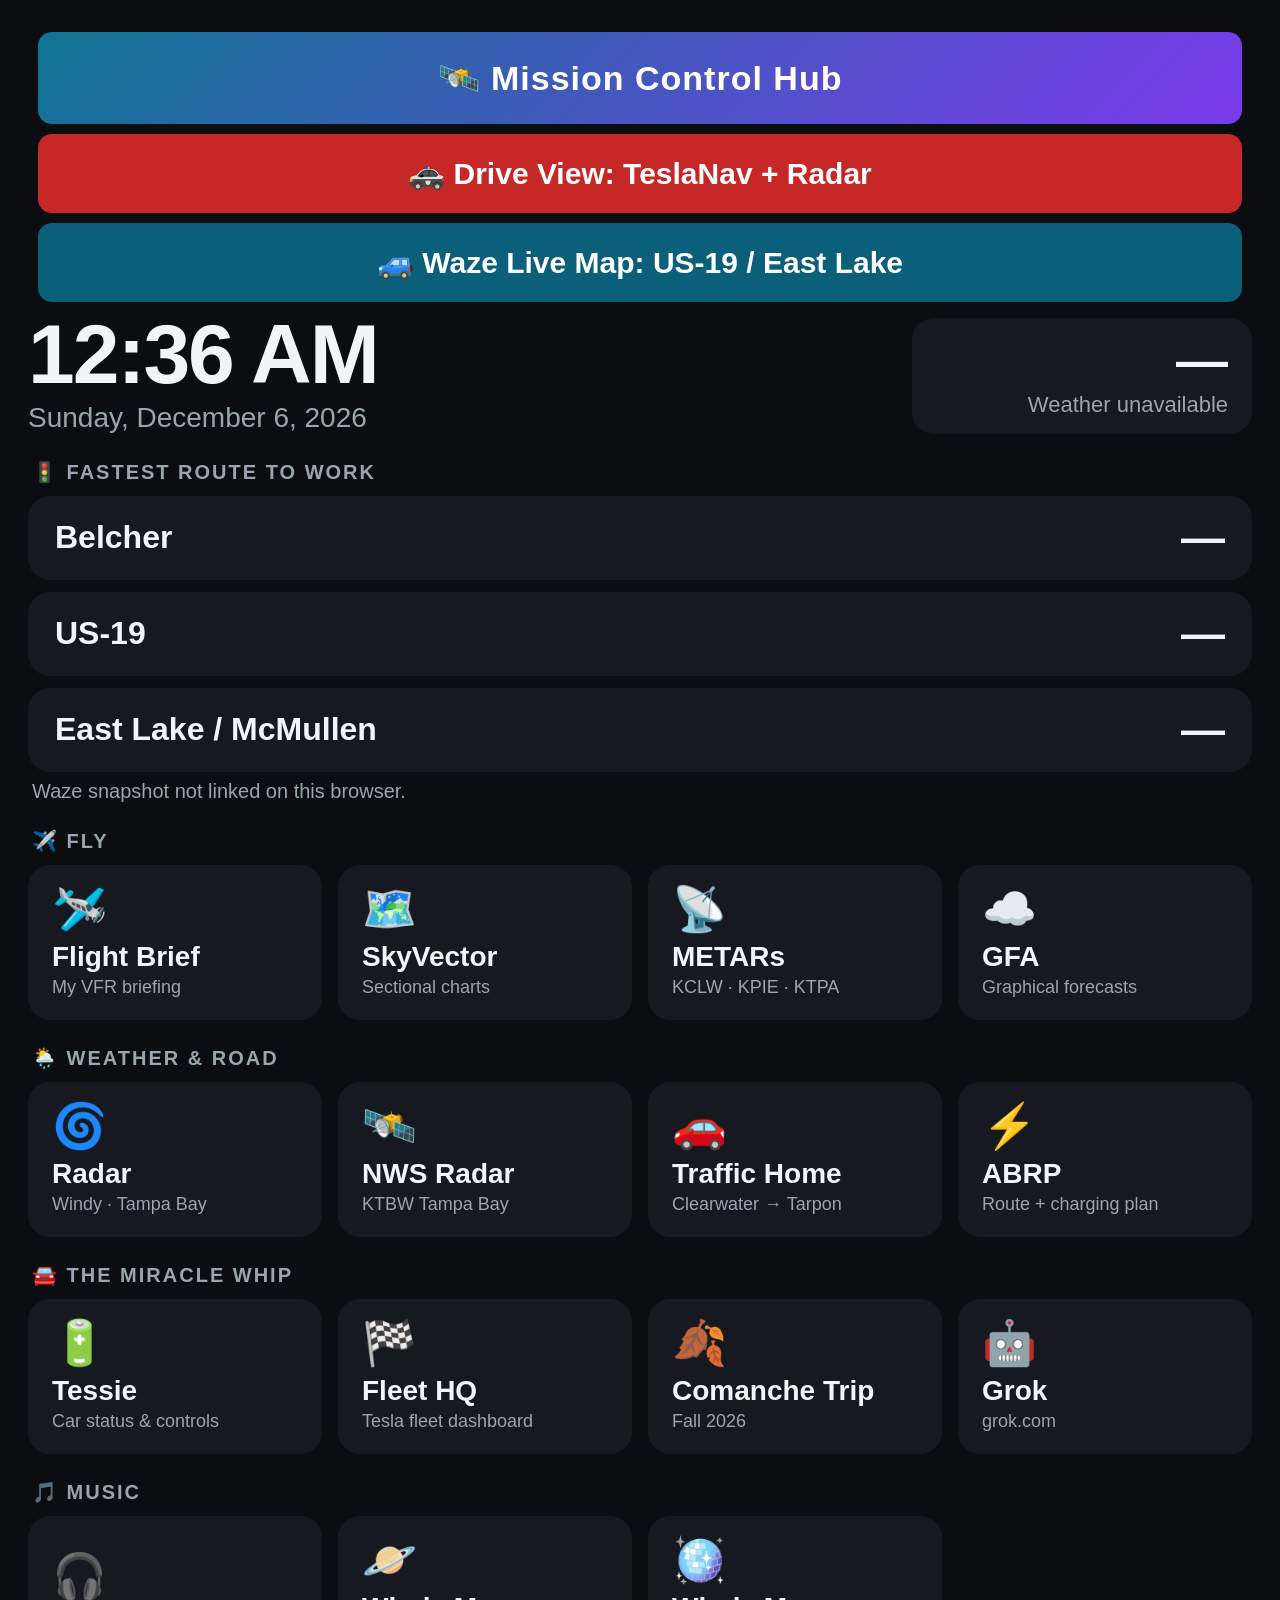
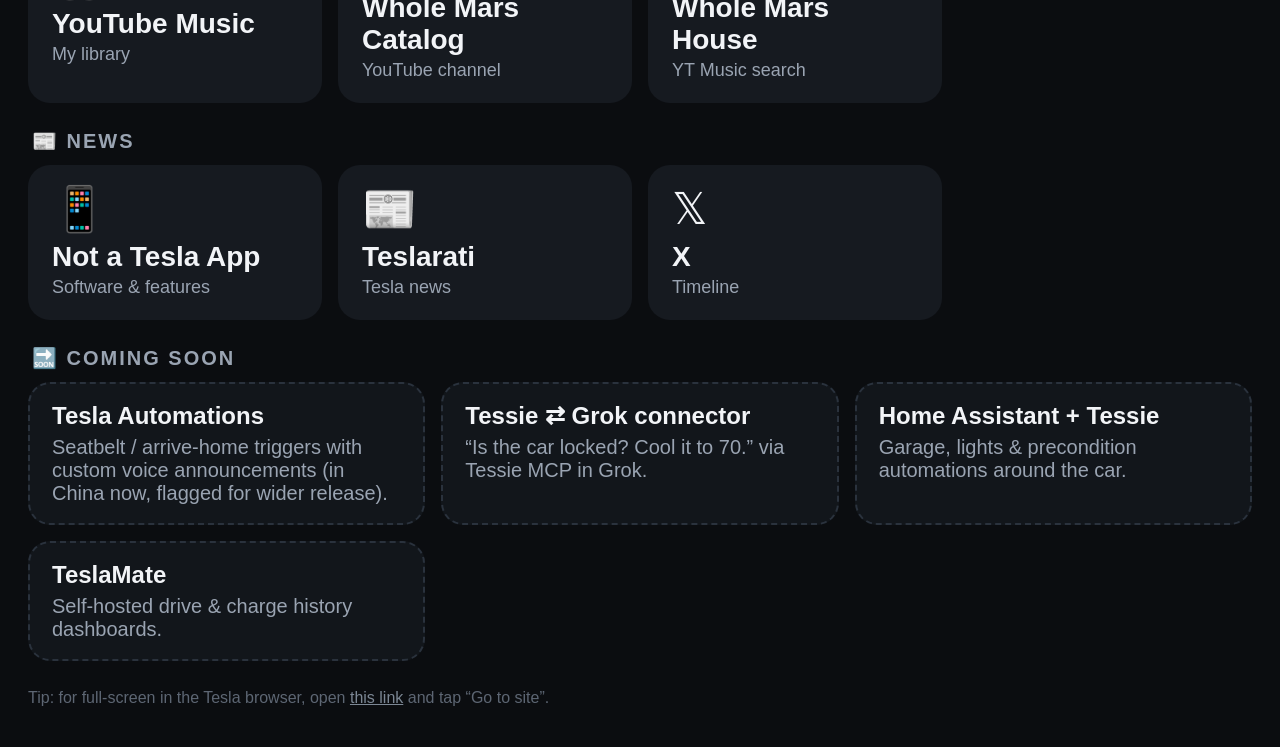
==== index.html @ 51434d94 "Waze: Cop Map (Leaflet) + Live Waze toggle, fastest-route rows on index, cop badges on hub route tab" ====
<!doctype html>
<html lang="en">
<head>
<meta charset="utf-8">
<meta name="viewport" content="width=device-width,initial-scale=1">
<title>Miracle Whip Dash</title>
<script src="waze_data.js"></script>
<meta name="robots" content="noindex">
<style>
:root{--bg:#0b0d10;--card:#161a20;--card2:#1d232b;--fg:#f2f4f7;--mut:#9aa4b2;--acc:#3ea6ff;--r:22px}
*{box-sizing:border-box}
html,body{margin:0;background:var(--bg);color:var(--fg);font-family:-apple-system,"Segoe UI",Roboto,Helvetica,Arial,sans-serif;-webkit-font-smoothing:antialiased}
body{padding:22px 28px 40px}
header{display:flex;align-items:flex-end;justify-content:space-between;gap:20px;flex-wrap:wrap;margin-bottom:20px}
#clock{font-size:84px;font-weight:700;line-height:1;letter-spacing:-2px;font-variant-numeric:tabular-nums}
#date{font-size:28px;color:var(--mut);margin-top:6px}
#wx{background:var(--card);border-radius:var(--r);padding:16px 24px;min-width:340px;text-align:right}
#wx .t{font-size:52px;font-weight:700;line-height:1}
#wx .c{font-size:22px;color:var(--mut);margin-top:6px}
h2{font-size:20px;text-transform:uppercase;letter-spacing:2px;color:var(--mut);margin:26px 4px 12px;font-weight:600}
.grid{display:grid;grid-template-columns:repeat(auto-fill,minmax(250px,1fr));gap:16px}
a.tile{display:flex;flex-direction:column;justify-content:center;min-height:140px;padding:20px 22px;background:var(--card);border-radius:var(--r);color:var(--fg);text-decoration:none;border:2px solid transparent;transition:background .1s}
a.tile:active,a.tile:hover{background:var(--card2);border-color:var(--acc)}
.tile .i{font-size:44px;line-height:1}
.tile .n{font-size:28px;font-weight:700;margin-top:10px}
.tile .s{font-size:18px;color:var(--mut);margin-top:4px}
.soon{display:grid;grid-template-columns:repeat(auto-fill,minmax(320px,1fr));gap:16px}
.soon div{background:#12161b;border:2px dashed #2a323d;border-radius:var(--r);padding:18px 22px;font-size:20px;color:var(--mut)}
.soon b{color:var(--fg);display:block;font-size:24px;margin-bottom:6px}
#rp{display:grid;gap:12px}
#rp a.rt{display:grid;grid-template-columns:1fr auto auto;align-items:center;gap:18px;min-height:84px;padding:12px 24px;background:var(--card);border:3px solid transparent;border-radius:var(--r);color:var(--fg);text-decoration:none}
#rp a.rt:active,#rp a.rt:hover{background:var(--card2);border-color:var(--acc)}
#rp a.rt.best{border-color:#43a047;background:#132418}
#rp .nm{font-size:32px;font-weight:700}
#rp .nm small{display:block;font-size:18px;color:var(--mut);font-weight:500;margin-top:2px}
#rp .cop{font-size:30px;font-weight:800;background:#1e3a8a;border:2px solid #60a5fa;border-radius:999px;padding:4px 16px;white-space:nowrap}
#rp .cop.none{visibility:hidden}
#rp .mn{font-size:44px;font-weight:800;font-variant-numeric:tabular-nums;min-width:150px;text-align:right}
#rp .mn small{font-size:22px;color:var(--mut);font-weight:600}
#rp.stale a.rt{opacity:.5;filter:grayscale(1)}
#rp.stale a.rt.best{border-color:transparent;background:var(--card)}
#rpnote{font-size:20px;color:var(--mut);margin:8px 4px 0}
#rpnote b{color:#ffcc80}
footer{margin-top:28px;color:#5d6673;font-size:16px}
footer a{color:#7c8794}
</style>
</head>
<body>
<a href="hub.html" style="display:block;margin:10px;padding:26px;background:linear-gradient(135deg,#0e7490,#7c3aed);color:#fff;font-size:34px;font-weight:800;text-align:center;border-radius:14px;text-decoration:none;letter-spacing:1px">🛰️ Mission Control Hub</a>
<a href="drive.html" style="display:block;margin:10px;padding:22px;background:#c62828;color:#fff;font-size:30px;font-weight:700;text-align:center;border-radius:14px;text-decoration:none">🚓 Drive View: TeslaNav + Radar</a>
<a href="waze.html" style="display:block;margin:10px;padding:22px;background:#0b5f7a;color:#fff;font-size:30px;font-weight:700;text-align:center;border-radius:14px;text-decoration:none">🚙 Waze Live Map: US-19 / East Lake</a>
<header>
  <div><div id="clock">--:--</div><div id="date"></div></div>
  <div id="wx"><div class="t">--°</div><div class="c">Tarpon Springs weather loading…</div></div>
</header>

<h2>🚦 Fastest route to work <span id="rpasof" style="text-transform:none;letter-spacing:0"></span></h2>
<div id="rp"></div>
<div id="rpnote"></div>

<h2>✈️ Fly</h2>
<div class="grid">
  <a class="tile" href="https://westonwhite.github.io/flight-brief/"><span class="i">🛩️</span><span class="n">Flight Brief</span><span class="s">My VFR briefing</span></a>
  <a class="tile" href="https://skyvector.com/?chart=301"><span class="i">🗺️</span><span class="n">SkyVector</span><span class="s">Sectional charts</span></a>
  <a class="tile" href="https://aviationweather.gov/data/metar/?ids=KCLW,KPIE,KTPA&hours=0&decoded=yes"><span class="i">📡</span><span class="n">METARs</span><span class="s">KCLW · KPIE · KTPA</span></a>
  <a class="tile" href="https://aviationweather.gov/gfa/"><span class="i">☁️</span><span class="n">GFA</span><span class="s">Graphical forecasts</span></a>
</div>

<h2>🌦️ Weather &amp; Road</h2>
<div class="grid">
  <a class="tile" href="https://www.windy.com/-Weather-radar-radar?radar,27.95,-82.6,9"><span class="i">🌀</span><span class="n">Radar</span><span class="s">Windy · Tampa Bay</span></a>
  <a class="tile" href="https://radar.weather.gov/station/KTBW/standard"><span class="i">🛰️</span><span class="n">NWS Radar</span><span class="s">KTBW Tampa Bay</span></a>
  <a class="tile" href="https://www.google.com/maps/dir/Clearwater,+FL/Tarpon+Springs,+FL/data=!5m1!1e1"><span class="i">🚗</span><span class="n">Traffic Home</span><span class="s">Clearwater → Tarpon</span></a>
  <a class="tile" href="https://abetterrouteplanner.com/"><span class="i">⚡</span><span class="n">ABRP</span><span class="s">Route + charging plan</span></a>
</div>

<h2>🚘 The Miracle Whip</h2>
<div class="grid">
  <a class="tile" href="https://my.tessie.com/"><span class="i">🔋</span><span class="n">Tessie</span><span class="s">Car status &amp; controls</span></a>
  <a class="tile" href="https://westonwhite.github.io/smith-fleet-hq/"><span class="i">🏁</span><span class="n">Fleet HQ</span><span class="s">Tesla fleet dashboard</span></a>
  <a class="tile" href="https://westonwhite.github.io/smiths-comanche-fall-trip-2026/"><span class="i">🍂</span><span class="n">Comanche Trip</span><span class="s">Fall 2026</span></a>
  <a class="tile" href="https://grok.com/"><span class="i">🤖</span><span class="n">Grok</span><span class="s">grok.com</span></a>
</div>

<h2>🎵 Music</h2>
<div class="grid">
  <a class="tile" href="https://music.youtube.com/"><span class="i">🎧</span><span class="n">YouTube Music</span><span class="s">My library</span></a>
  <a class="tile" href="https://www.youtube.com/@WholeMars"><span class="i">🪐</span><span class="n">Whole Mars Catalog</span><span class="s">YouTube channel</span></a>
  <a class="tile" href="https://music.youtube.com/search?q=whole+mars+catalog+house+music"><span class="i">🪩</span><span class="n">Whole Mars House</span><span class="s">YT Music search</span></a>
</div>

<h2>📰 News</h2>
<div class="grid">
  <a class="tile" href="https://www.notateslaapp.com/"><span class="i">📱</span><span class="n">Not a Tesla App</span><span class="s">Software &amp; features</span></a>
  <a class="tile" href="https://www.teslarati.com/"><span class="i">📰</span><span class="n">Teslarati</span><span class="s">Tesla news</span></a>
  <a class="tile" href="https://x.com/"><span class="i">𝕏</span><span class="n">X</span><span class="s">Timeline</span></a>
</div>

<h2>🔜 Coming soon</h2>
<div class="soon">
  <div><b>Tesla Automations</b>Seatbelt / arrive-home triggers with custom voice announcements (in China now, flagged for wider release).</div>
  <div><b>Tessie ⇄ Grok connector</b>“Is the car locked? Cool it to 70.” via Tessie MCP in Grok.</div>
  <div><b>Home Assistant + Tessie</b>Garage, lights &amp; precondition automations around the car.</div>
  <div><b>TeslaMate</b>Self-hosted drive &amp; charge history dashboards.</div>
</div>

<footer>Tip: for full-screen in the Tesla browser, open
<a href="https://www.youtube.com/redirect?q=https://westonwhite.github.io/car-dash/">this link</a> and tap “Go to site”.</footer>

<script>
const tz='America/New_York';
function tick(){const d=new Date();
document.getElementById('clock').textContent=d.toLocaleTimeString('en-US',{hour:'numeric',minute:'2-digit',timeZone:tz});
document.getElementById('date').textContent=d.toLocaleDateString('en-US',{weekday:'long',month:'long',day:'numeric',year:'numeric',timeZone:tz});}
tick();setInterval(tick,1000);
const W={0:'Clear',1:'Mostly clear',2:'Partly cloudy',3:'Overcast',45:'Fog',48:'Rime fog',51:'Light drizzle',53:'Drizzle',55:'Heavy drizzle',61:'Light rain',63:'Rain',65:'Heavy rain',66:'Freezing rain',67:'Freezing rain',71:'Light snow',73:'Snow',75:'Heavy snow',80:'Showers',81:'Showers',82:'Heavy showers',95:'Thunderstorms',96:'T-storms w/ hail',99:'T-storms w/ hail'};
const dirs=['N','NNE','NE','ENE','E','ESE','SE','SSE','S','SSW','SW','WSW','W','WNW','NW','NNW'];
async function wx(){const el=document.getElementById('wx');
try{const r=await fetch('https://api.open-meteo.com/v1/forecast?latitude=28.146&longitude=-82.757&current=temperature_2m,weather_code,wind_speed_10m,wind_direction_10m,wind_gusts_10m&temperature_unit=fahrenheit&wind_speed_unit=kn&timezone=America%2FNew_York');
if(!r.ok)throw 0;const c=(await r.json()).current;
const dir=dirs[Math.round(c.wind_direction_10m/22.5)%16];
const g=c.wind_gusts_10m>c.wind_speed_10m+3?` G${Math.round(c.wind_gusts_10m)}`:'';
el.innerHTML=`<div class="t">${Math.round(c.temperature_2m)}°F</div><div class="c">${W[c.weather_code]||'—'} · Wind ${dir} ${Math.round(c.wind_speed_10m)}${g} kt<br>Tarpon Springs</div>`;
}catch(e){el.innerHTML='<div class="t">—</div><div class="c">Weather unavailable</div>';}}
wx();setInterval(wx,10*60*1000);

/* fastest-route rows from the weekday Waze snapshot (waze_data.js); tap a row for the Cop Map */
async function routes(){const el=document.getElementById('rp'),note=document.getElementById('rpnote'),asof=document.getElementById('rpasof');
const d=await WAZE.load();const e=s=>String(s??'').replace(/[&<>"]/g,c=>({'&':'&amp;','<':'&lt;','>':'&gt;','"':'&quot;'}[c]));
const rows=d.ok?d.routes:WAZE.ROUTES.map(r=>({key:r.key,label:r.label,minutes:null,cops:0,missing:true}));
el.className=d.ok&&d.stale?'stale':'';
el.innerHTML=rows.map(r=>{const best=d.ok&&d.best===r.key;
return `<a class="rt${best?' best':''}" href="waze.html"><span class="nm">${best?'⭐ ':''}${e(r.label)}<small>${best?'Fastest':''}${r.delay>0?(best?' · ':'')+'+'+r.delay+' min traffic':''}${r.hazards?' · ⚠️ '+r.hazards+' hazard'+(r.hazards>1?'s':''):''}</small></span><span class="cop${r.cops>0?'':' none'}">🚓 ${r.cops||0}</span><span class="mn">${r.minutes!=null?r.minutes+'<small> min</small>':'—'}</span></a>`;}).join('');
asof.textContent=d.ok?'· as of '+(d.asOf||'?')+(d.sample?' · sample data':''):'';
note.innerHTML=!d.ok?(d.why==='unlinked'?'Waze snapshot not linked on this browser.':'Waze snapshot '+e(d.why)+'.'):d.stale?`<b>Stale — from ${e(d.dateNice)}.</b> Refreshed weekday mornings ~9 AM.`:(d.better?e(d.better):'');}
routes();setInterval(()=>{if(!document.hidden)routes();},5*60*1000);
</script>
</body>
</html>
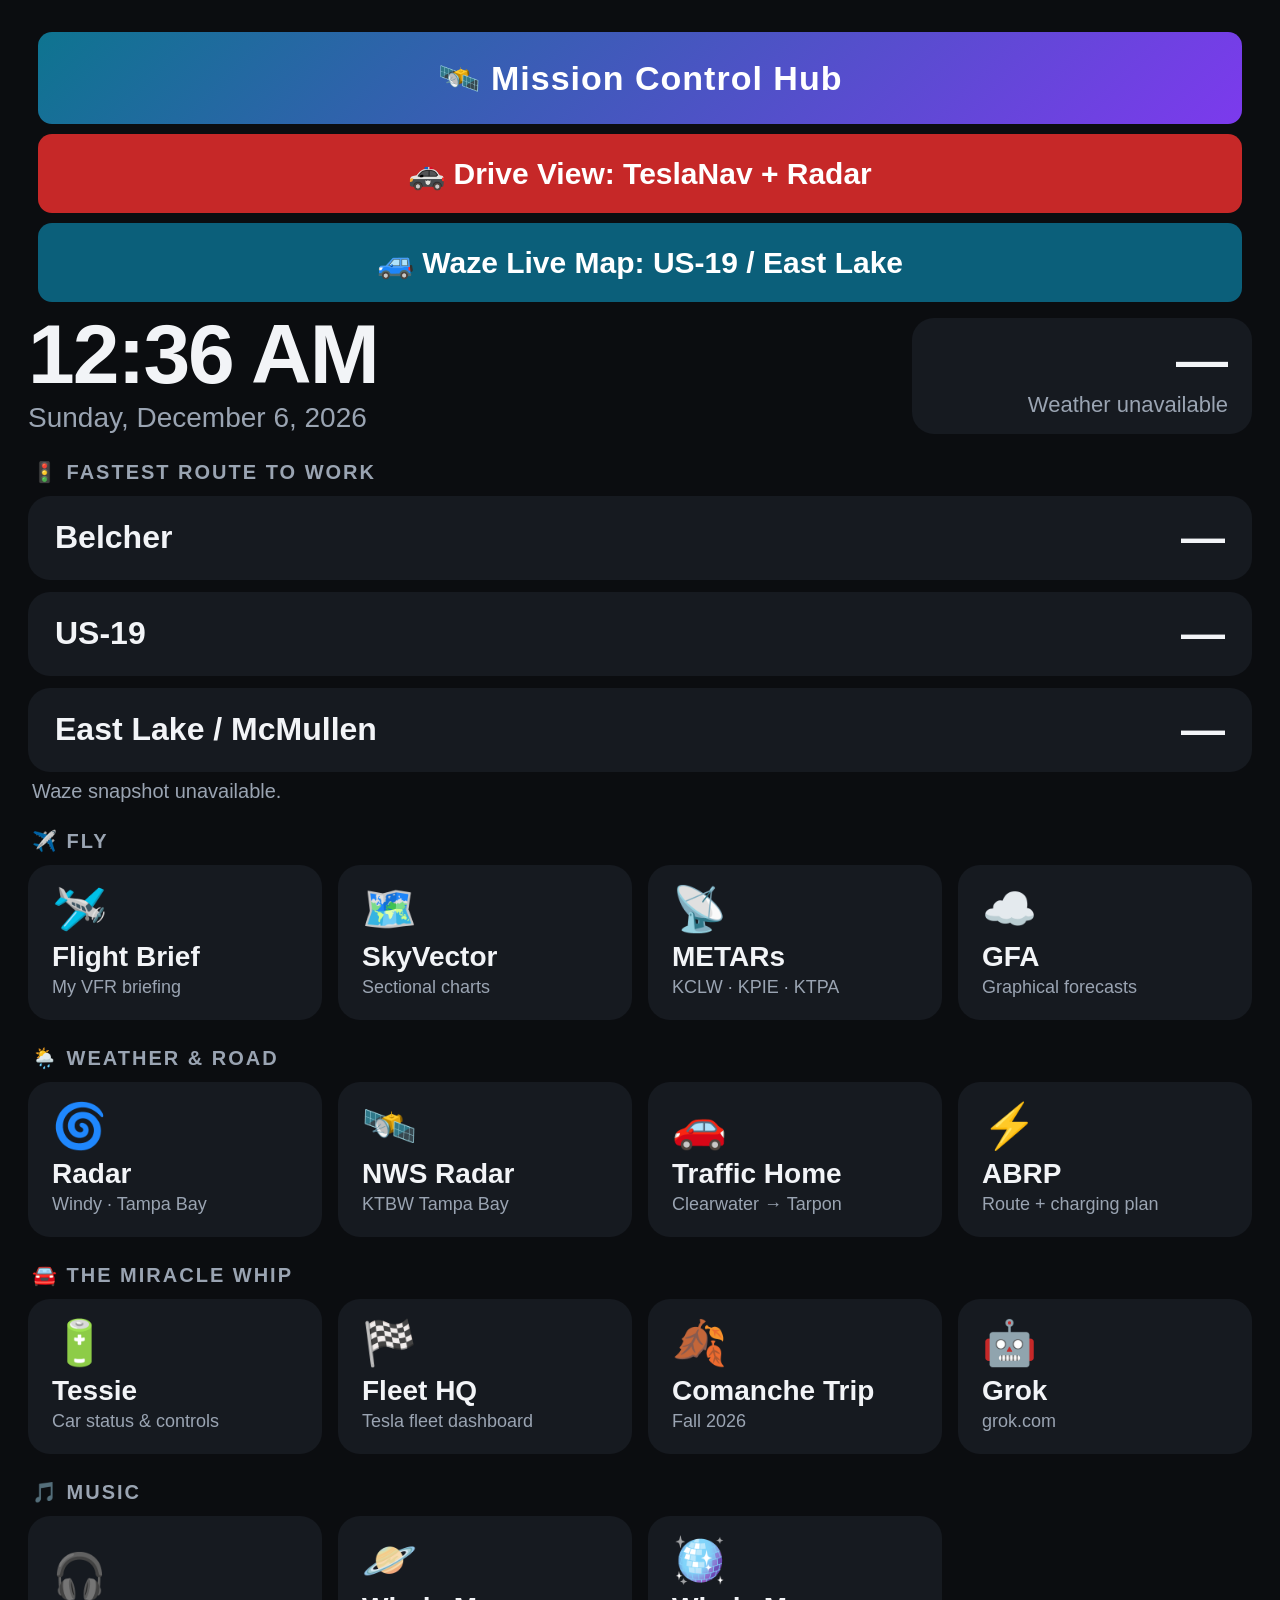
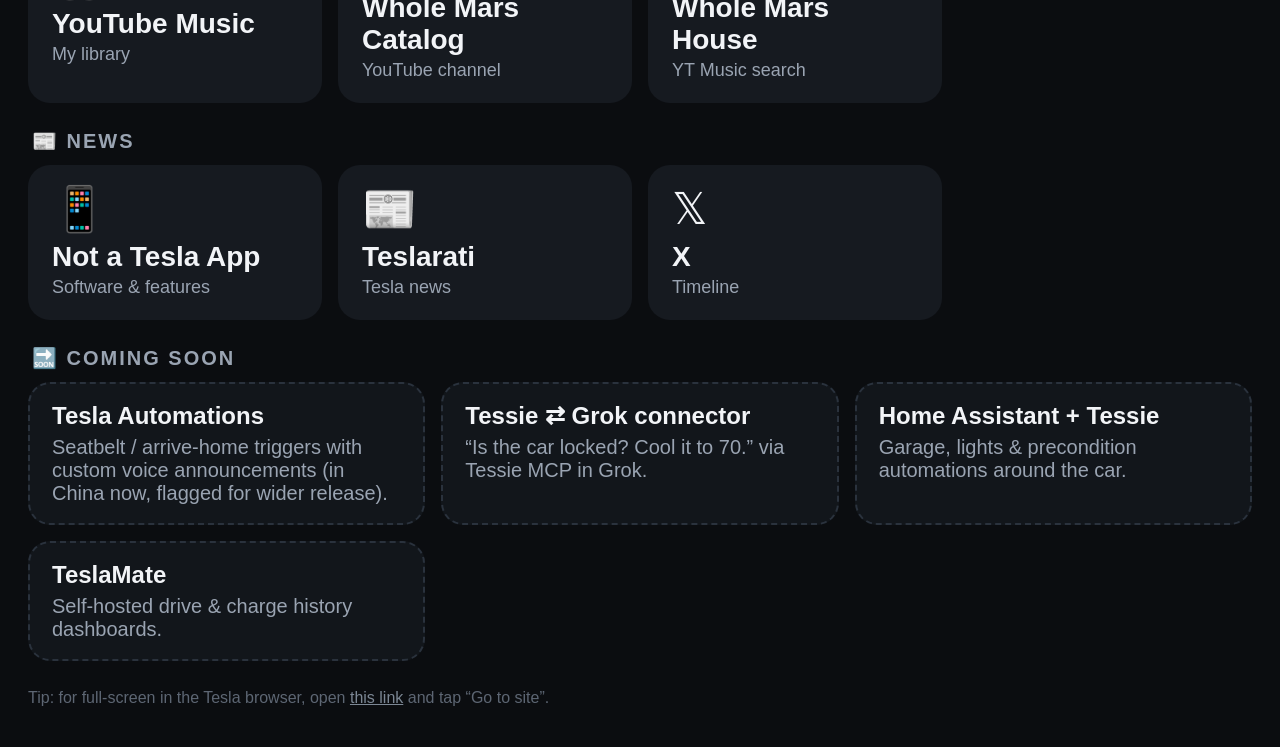
==== commit 890a47e3: "Waze: read public gist 474d9210 directly (API with raw fallback on rate limit, cache-busted), drop p" ====
--- a/index.html
+++ b/index.html
@@ -132,7 +132,7 @@
 el.innerHTML=rows.map(r=>{const best=d.ok&&d.best===r.key;
 return `<a class="rt${best?' best':''}" href="waze.html"><span class="nm">${best?'⭐ ':''}${e(r.label)}<small>${best?'Fastest':''}${r.delay>0?(best?' · ':'')+'+'+r.delay+' min traffic':''}${r.hazards?' · ⚠️ '+r.hazards+' hazard'+(r.hazards>1?'s':''):''}</small></span><span class="cop${r.cops>0?'':' none'}">🚓 ${r.cops||0}</span><span class="mn">${r.minutes!=null?r.minutes+'<small> min</small>':'—'}</span></a>`;}).join('');
 asof.textContent=d.ok?'· as of '+(d.asOf||'?')+(d.sample?' · sample data':''):'';
-note.innerHTML=!d.ok?(d.why==='unlinked'?'Waze snapshot not linked on this browser.':'Waze snapshot '+e(d.why)+'.'):d.stale?`<b>Stale — from ${e(d.dateNice)}.</b> Refreshed weekday mornings ~9 AM.`:(d.better?e(d.better):'');}
+note.innerHTML=!d.ok?'Waze snapshot '+e(d.why)+'.':d.stale?`<b>Stale — from ${e(d.dateNice)}.</b> Refreshed weekday mornings ~9 AM.`:(d.better?e(d.better):'');}
 routes();setInterval(()=>{if(!document.hidden)routes();},5*60*1000);
 </script>
 </body>
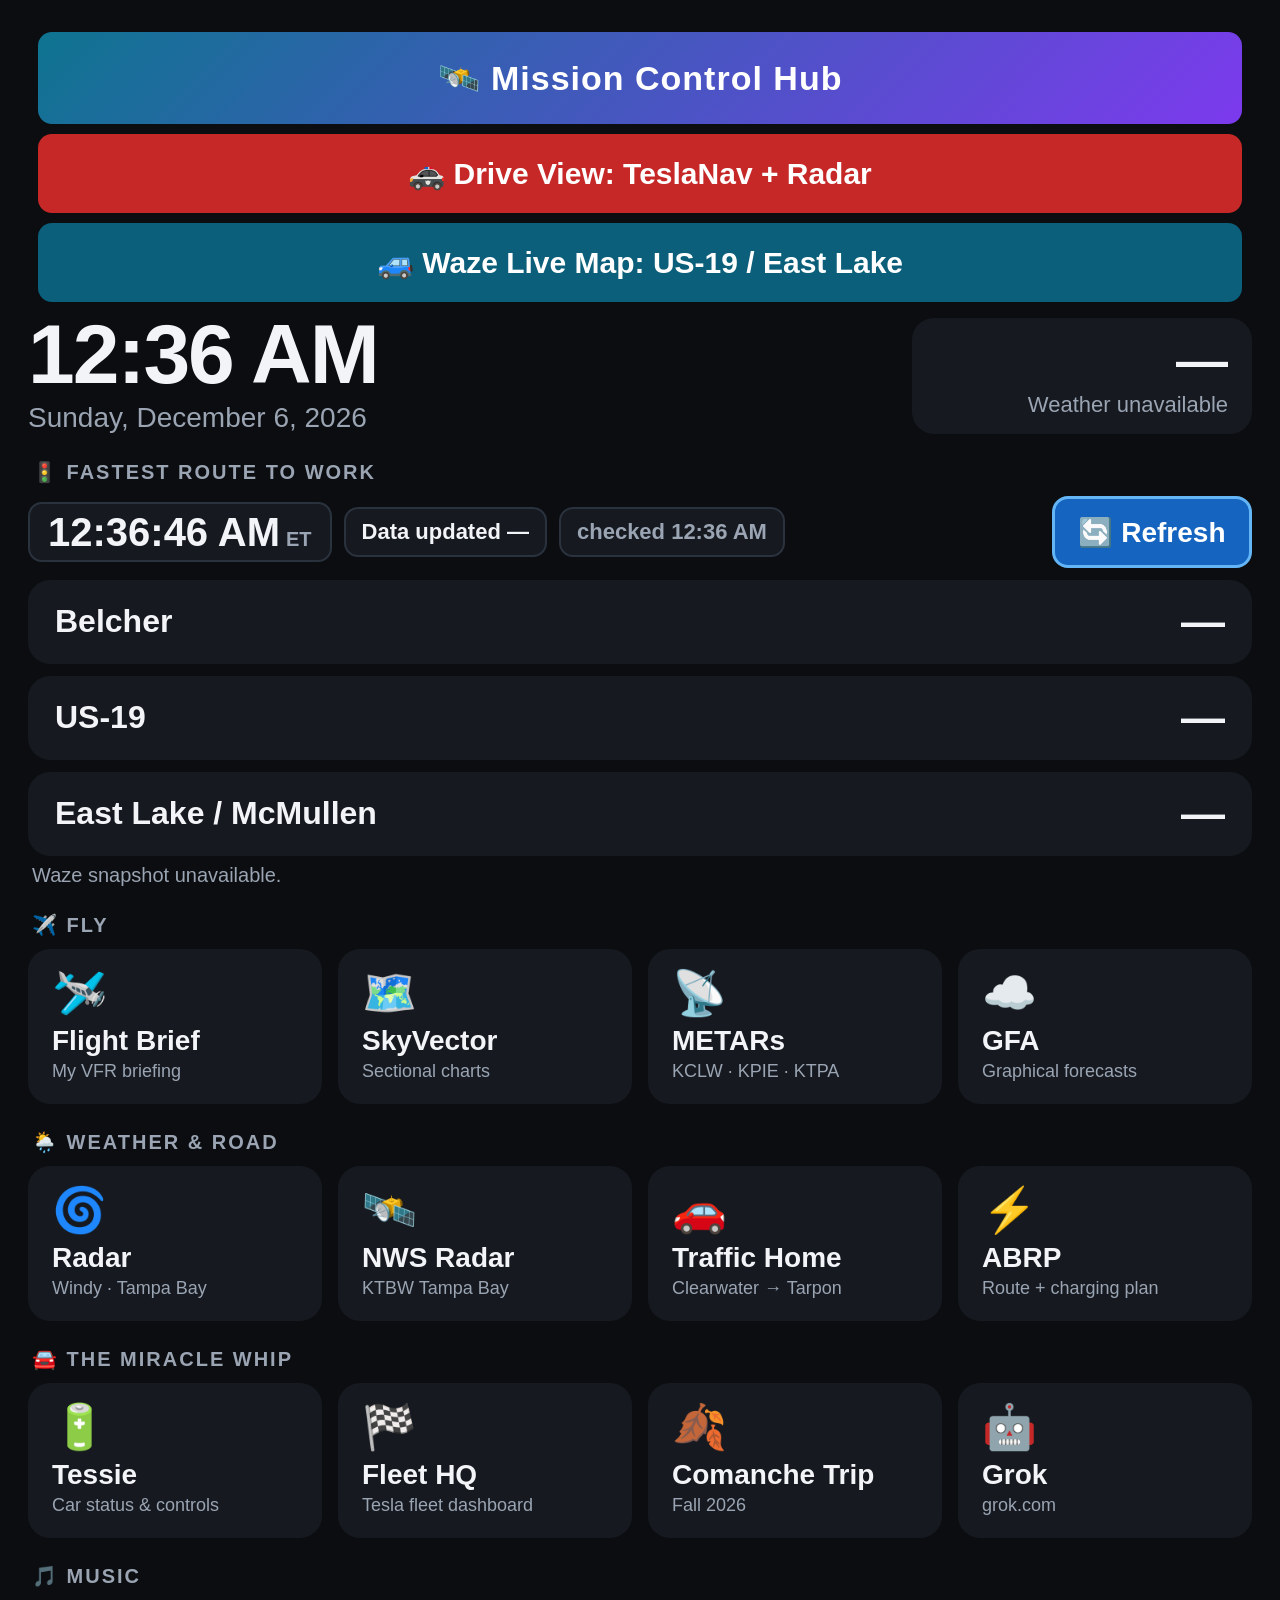
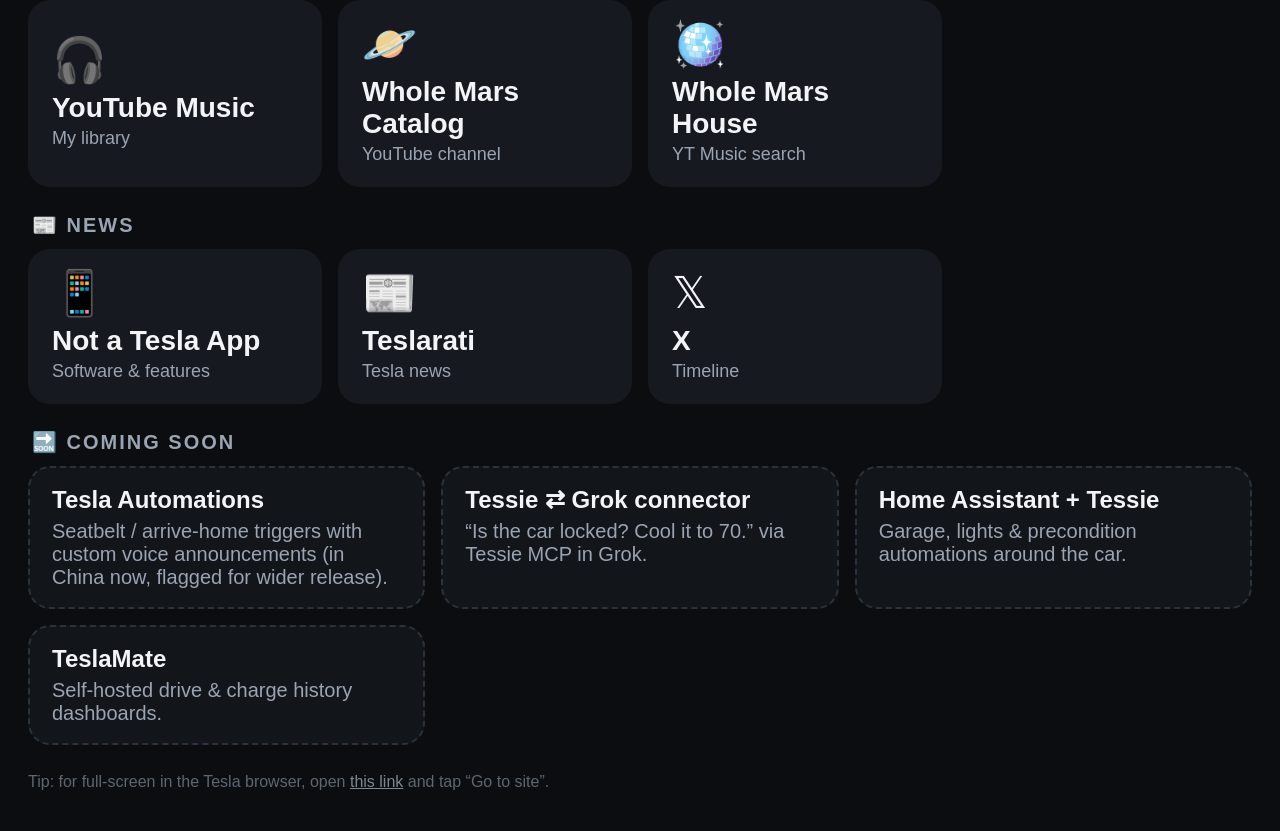
==== commit cd86742e: "Waze: live ET clock, 'Data updated'/'checked' stamps and big 🔄 Refresh (in-place re-fetch, status) o" ====
--- a/index.html
+++ b/index.html
@@ -40,6 +40,17 @@
 #rp.stale a.rt{opacity:.5;filter:grayscale(1)}
 #rp.stale a.rt.best{border-color:transparent;background:var(--card)}
 #rpnote{font-size:20px;color:var(--mut);margin:8px 4px 0}
+#rpbar{display:flex;align-items:center;gap:12px;flex-wrap:wrap;margin:0 0 12px}
+#rpbar .clk{font-size:40px;font-weight:800;font-variant-numeric:tabular-nums;background:var(--card);border:2px solid #2a323d;border-radius:14px;padding:6px 18px;line-height:1.1}
+#rpbar .clk small{font-size:20px;color:var(--mut);font-weight:600;margin-left:6px}
+#rpbar .chip{font-size:22px;font-weight:700;background:var(--card);border:2px solid #2a323d;border-radius:14px;padding:10px 16px}
+#rpbar .chip.mut{color:var(--mut);font-weight:600}
+#rpbar .chip.stale{background:#5d4037;border-color:#ffb74d;color:#ffe0b2}
+#rpst{font-size:22px;font-weight:700;padding:10px 6px}
+#rpst.ok{color:#81c784}#rpst.err{color:#ef9a9a}#rpst.busy{color:#90caf9}
+#rpref{margin-left:auto;min-height:72px;min-width:200px;font-size:28px;font-weight:800;font-family:inherit;color:#fff;background:#1565c0;border:3px solid #64b5f6;border-radius:16px;padding:8px 22px;cursor:pointer;-webkit-tap-highlight-color:transparent}
+#rpref:active,#rpref:hover{background:#1e88e5}
+#rpref:disabled{opacity:.6}
 #rpnote b{color:#ffcc80}
 footer{margin-top:28px;color:#5d6673;font-size:16px}
 footer a{color:#7c8794}
@@ -55,6 +66,7 @@
 </header>
 
 <h2>🚦 Fastest route to work <span id="rpasof" style="text-transform:none;letter-spacing:0"></span></h2>
+<div id="rpbar"><span class="clk" id="rpclk">--:--<small>ET</small></span><span class="chip" id="rpupd">Data updated —</span><span class="chip mut" id="rpchk">checked —</span><span id="rpst"></span><button id="rpref" type="button">🔄 Refresh</button></div>
 <div id="rp"></div>
 <div id="rpnote"></div>
 
@@ -126,13 +138,24 @@
 
 /* fastest-route rows from the weekday Waze snapshot (waze_data.js); tap a row for the Cop Map */
 async function routes(){const el=document.getElementById('rp'),note=document.getElementById('rpnote'),asof=document.getElementById('rpasof');
-const d=await WAZE.load();const e=s=>String(s??'').replace(/[&<>"]/g,c=>({'&':'&amp;','<':'&lt;','>':'&gt;','"':'&quot;'}[c]));
+const d=await WAZE.load();rpChecked=WAZE.nowET(false);const e=s=>String(s??'').replace(/[&<>"]/g,c=>({'&':'&amp;','<':'&lt;','>':'&gt;','"':'&quot;'}[c]));
 const rows=d.ok?d.routes:WAZE.ROUTES.map(r=>({key:r.key,label:r.label,minutes:null,cops:0,missing:true}));
 el.className=d.ok&&d.stale?'stale':'';
 el.innerHTML=rows.map(r=>{const best=d.ok&&d.best===r.key;
 return `<a class="rt${best?' best':''}" href="waze.html"><span class="nm">${best?'⭐ ':''}${e(r.label)}<small>${best?'Fastest':''}${r.delay>0?(best?' · ':'')+'+'+r.delay+' min traffic':''}${r.hazards?' · ⚠️ '+r.hazards+' hazard'+(r.hazards>1?'s':''):''}</small></span><span class="cop${r.cops>0?'':' none'}">🚓 ${r.cops||0}</span><span class="mn">${r.minutes!=null?r.minutes+'<small> min</small>':'—'}</span></a>`;}).join('');
-asof.textContent=d.ok?'· as of '+(d.asOf||'?')+(d.sample?' · sample data':''):'';
-note.innerHTML=!d.ok?'Waze snapshot '+e(d.why)+'.':d.stale?`<b>Stale — from ${e(d.dateNice)}.</b> Refreshed weekday mornings ~9 AM.`:(d.better?e(d.better):'');}
+asof.textContent=d.ok&&d.sample?'· sample data':'';
+const up=document.getElementById('rpupd');up.textContent=d.ok?'Data updated '+(d.asOf||'?')+(d.stale?' · '+d.dateNice:''):'Data updated —';up.classList.toggle('stale',!!(d.ok&&d.stale));
+document.getElementById('rpchk').textContent='checked '+rpChecked;
+note.innerHTML=!d.ok?'Waze snapshot '+e(d.why)+'.':d.stale?`<b>Stale — from ${e(d.dateNice)}.</b> Refreshed weekday mornings ~9 AM.`:(d.better?e(d.better):'');return d;}
+let rpChecked='—',rpT=0;
+function rpClock(){document.getElementById('rpclk').innerHTML=WAZE.nowET(true)+'<small>ET</small>';}
+rpClock();setInterval(rpClock,1000);
+async function rpRefresh(){const b=document.getElementById('rpref'),st=document.getElementById('rpst');clearTimeout(rpT);
+ b.disabled=true;st.className='busy';st.textContent='Refreshing…';let d;
+ try{d=await routes();}catch(x){d={ok:false,why:'failed'};}
+ b.disabled=false;st.className=d&&d.ok?'ok':'err';st.textContent=d&&d.ok?'✓ Up to date':'⚠️ '+((d&&d.why)||'failed');
+ rpT=setTimeout(()=>{st.textContent='';st.className='';},6000);}
+document.getElementById('rpref').onclick=rpRefresh;
 routes();setInterval(()=>{if(!document.hidden)routes();},5*60*1000);
 </script>
 </body>
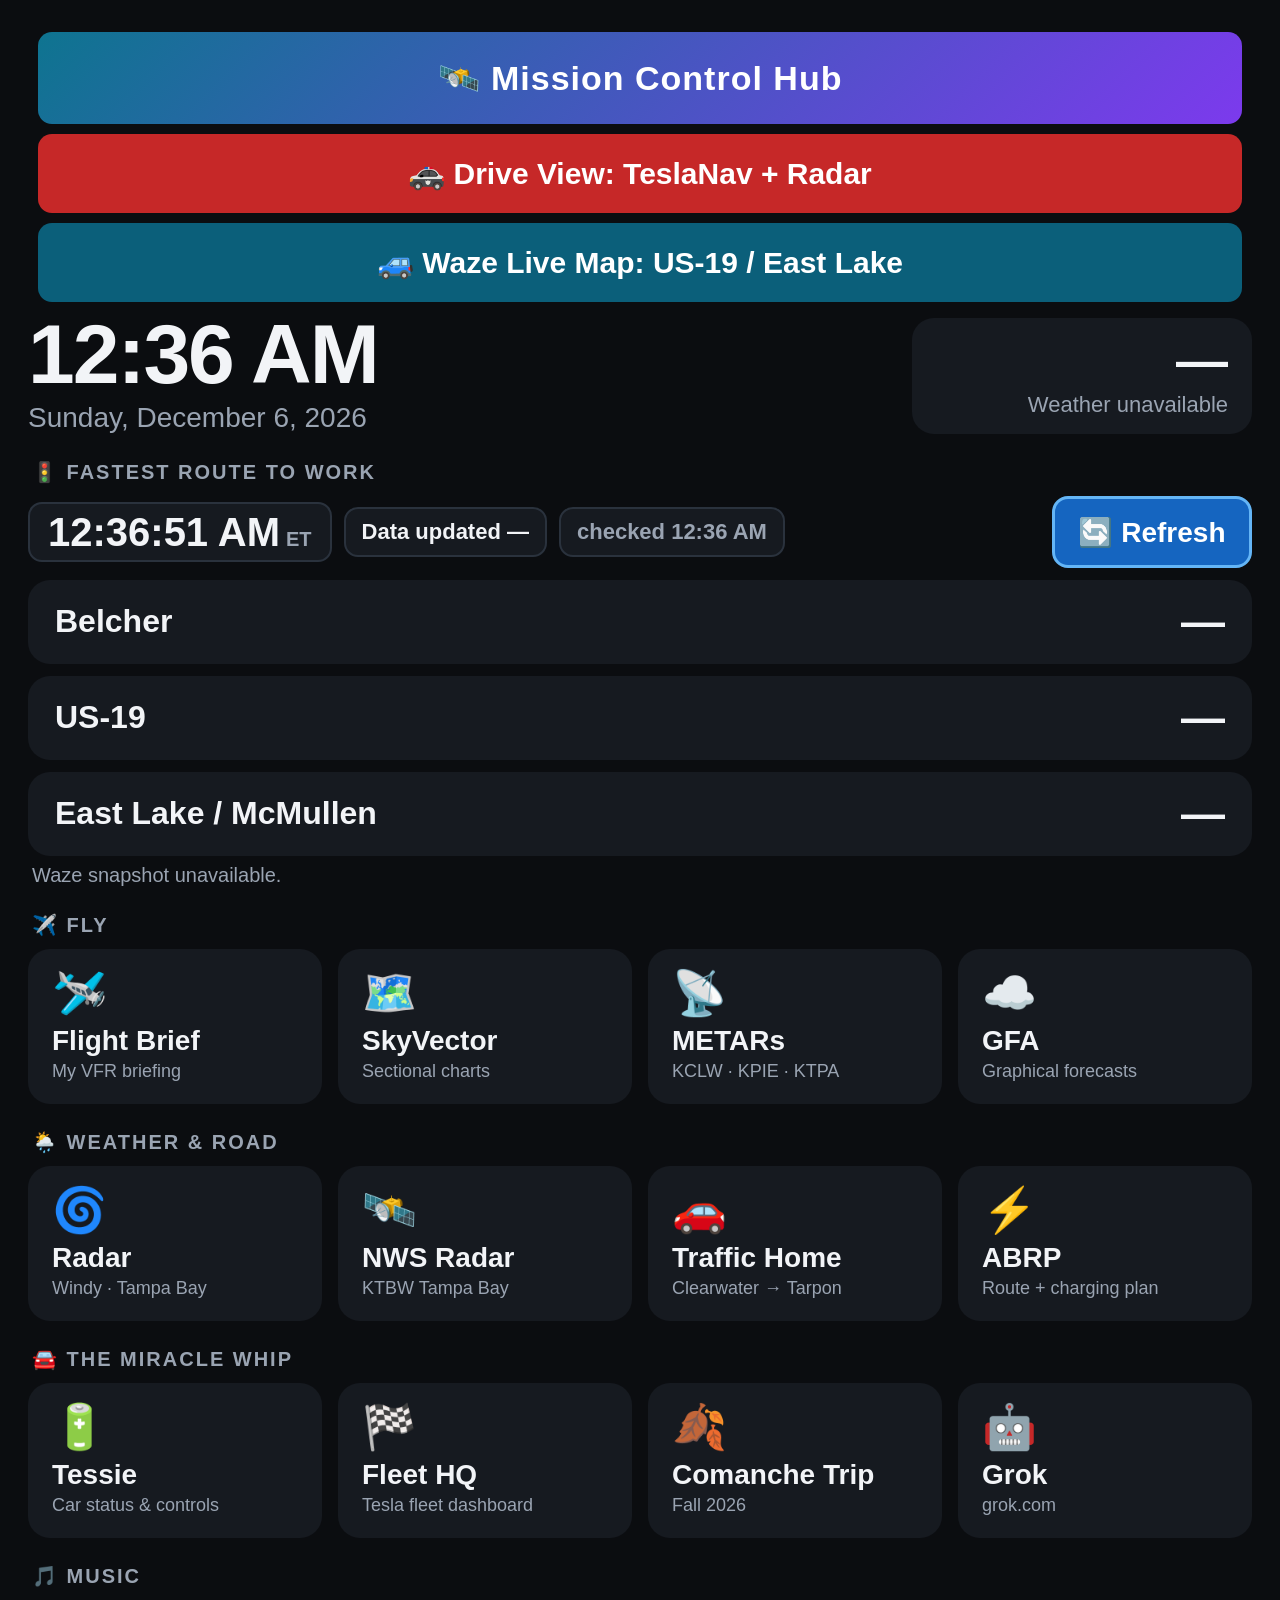
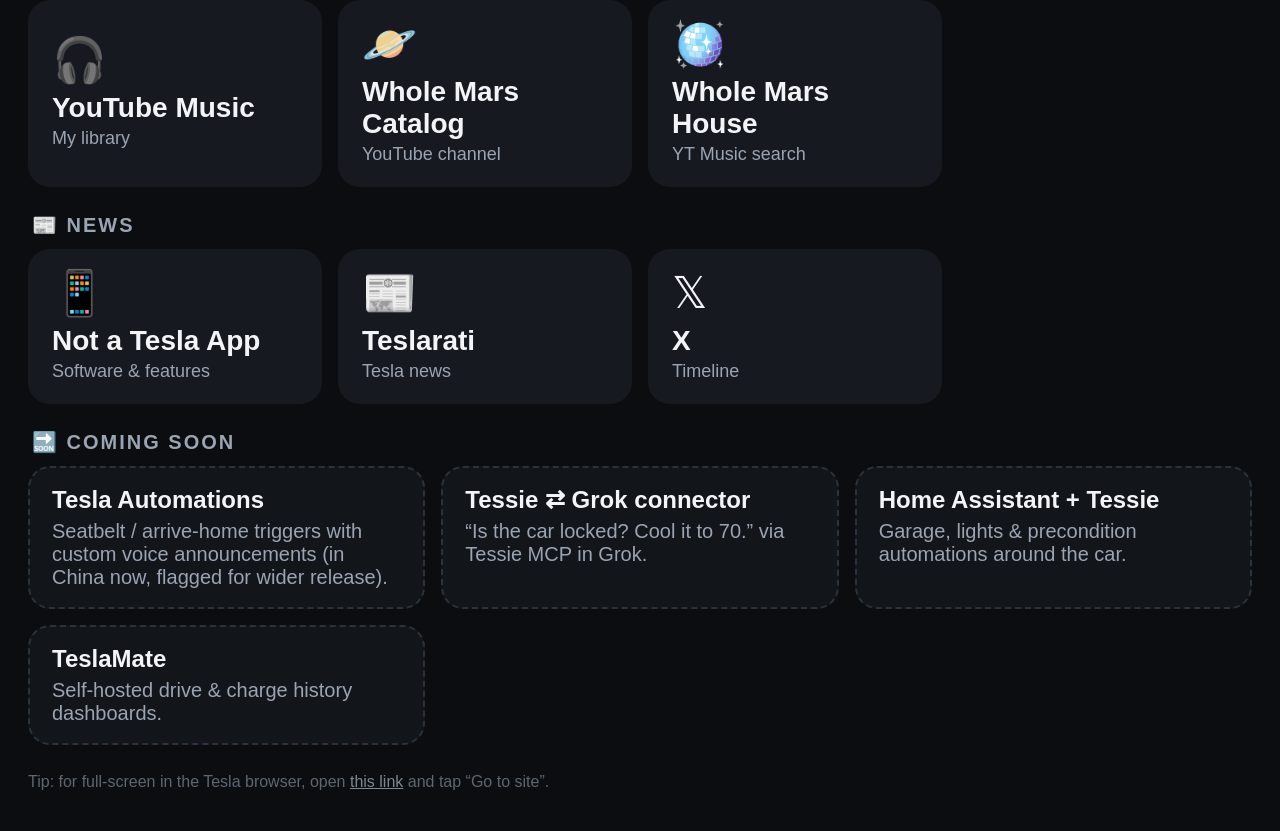
==== commit 9b3b36a5: "Stock tape: tap shield + iframe guard (no more white strip); route minutes exactly as Google Maps gi" ====
--- a/index.html
+++ b/index.html
@@ -142,8 +142,8 @@
 const rows=d.ok?d.routes:WAZE.ROUTES.map(r=>({key:r.key,label:r.label,minutes:null,cops:0,missing:true}));
 el.className=d.ok&&d.stale?'stale':'';
 el.innerHTML=rows.map(r=>{const best=d.ok&&d.best===r.key;
-return `<a class="rt${best?' best':''}" href="waze.html"><span class="nm">${best?'⭐ ':''}${e(r.label)}<small>${best?'Fastest':''}${r.delay>0?(best?' · ':'')+'+'+r.delay+' min traffic':''}${r.hazards?' · ⚠️ '+r.hazards+' hazard'+(r.hazards>1?'s':''):''}</small></span><span class="cop${r.cops>0?'':' none'}">🚓 ${r.cops||0}</span><span class="mn">${r.minutes!=null?r.minutes+'<small> min</small>':'—'}</span></a>`;}).join('');
-asof.textContent=d.ok&&d.sample?'· sample data':'';
+return `<a class="rt${best?' best':''}" href="waze.html"><span class="nm">${best?'⭐ ':''}${e(r.label)}<small>${best?'Fastest':''}${r.hazards?(best?' · ':'')+'⚠️ '+r.hazards+' hazard'+(r.hazards>1?'s':''):''}</small></span><span class="cop${r.cops>0?'':' none'}">🚓 ${r.cops||0}</span><span class="mn">${r.minutes!=null?WAZE.fmtMin(r.minutes)+'<small> min</small>':'—'}</span></a>`;}).join('');
+asof.textContent=[d.ok&&d.source?'via '+d.source:'',d.ok&&d.sample?'sample data':''].filter(Boolean).map(s=>'· '+s).join(' ');
 const up=document.getElementById('rpupd');up.textContent=d.ok?'Data updated '+(d.asOf||'?')+(d.stale?' · '+d.dateNice:''):'Data updated —';up.classList.toggle('stale',!!(d.ok&&d.stale));
 document.getElementById('rpchk').textContent='checked '+rpChecked;
 note.innerHTML=!d.ok?'Waze snapshot '+e(d.why)+'.':d.stale?`<b>Stale — from ${e(d.dateNice)}.</b> Refreshed weekday mornings ~9 AM.`:(d.better?e(d.better):'');return d;}
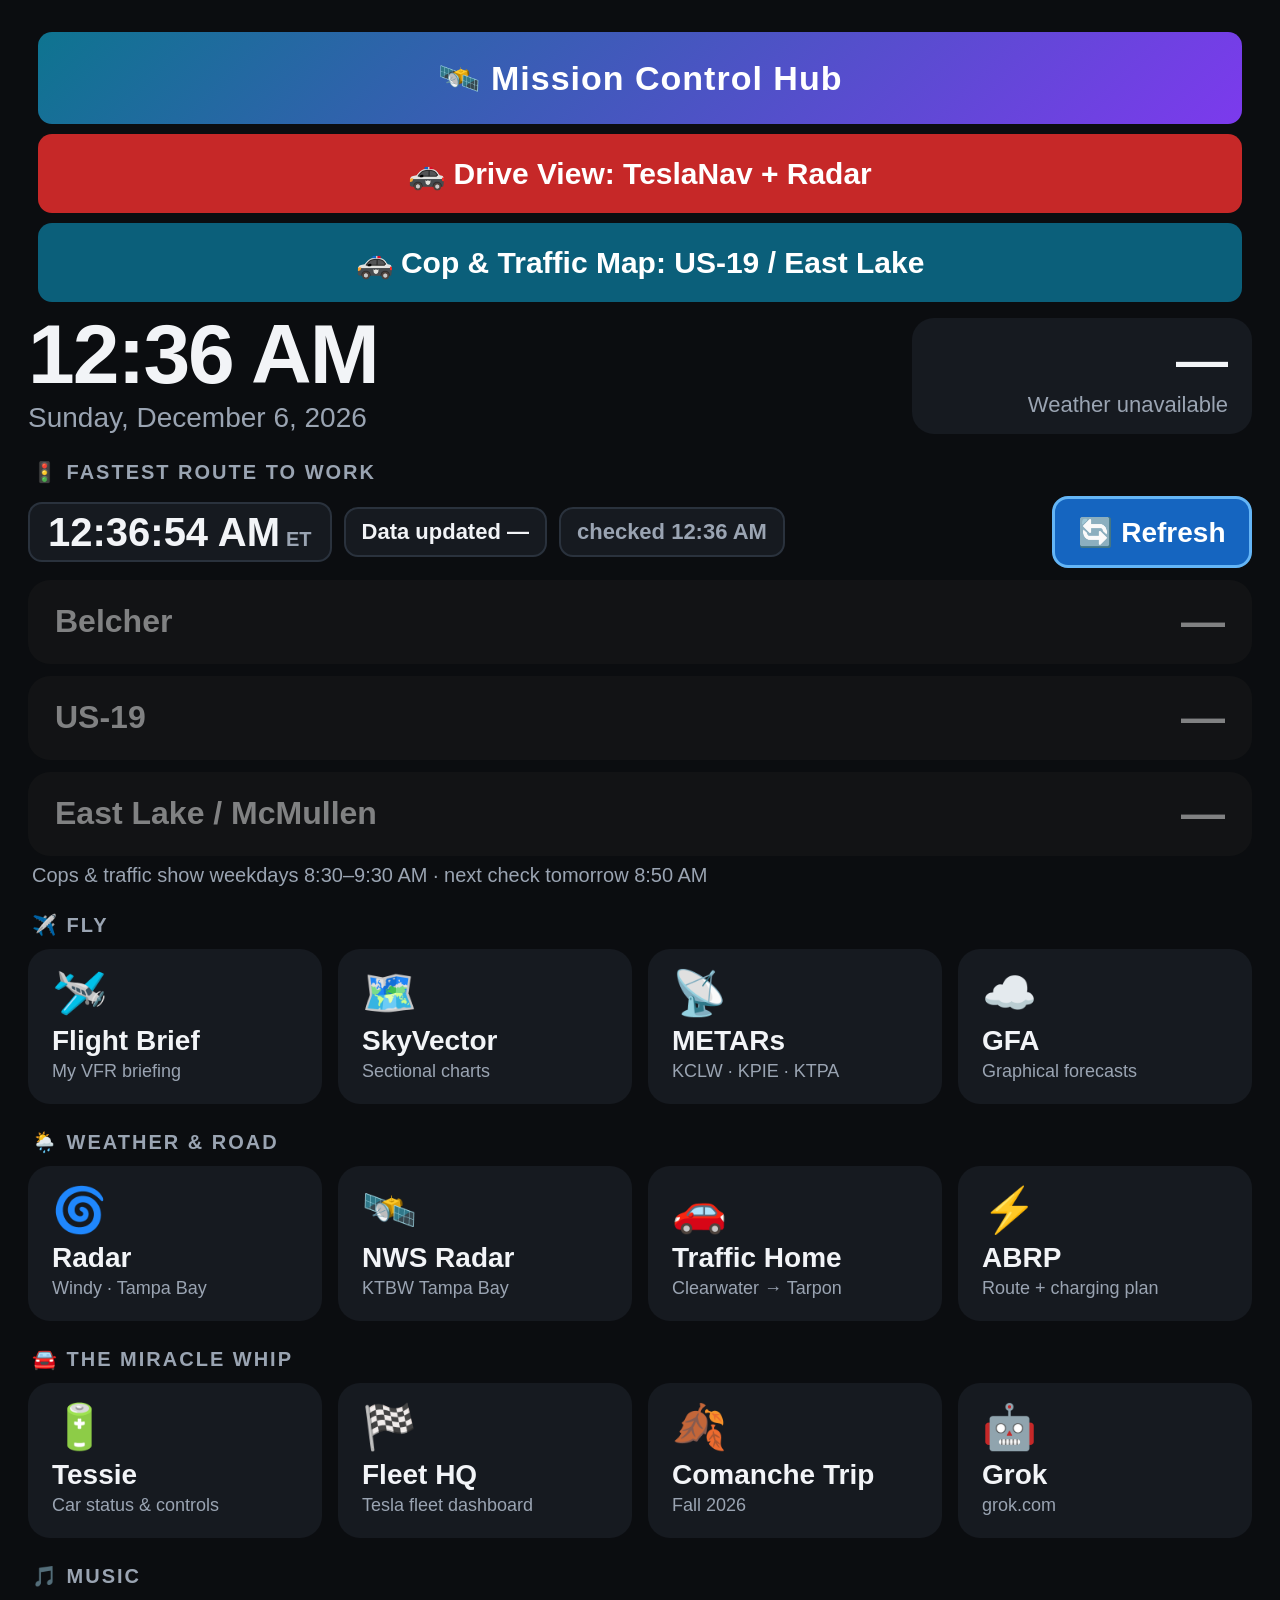
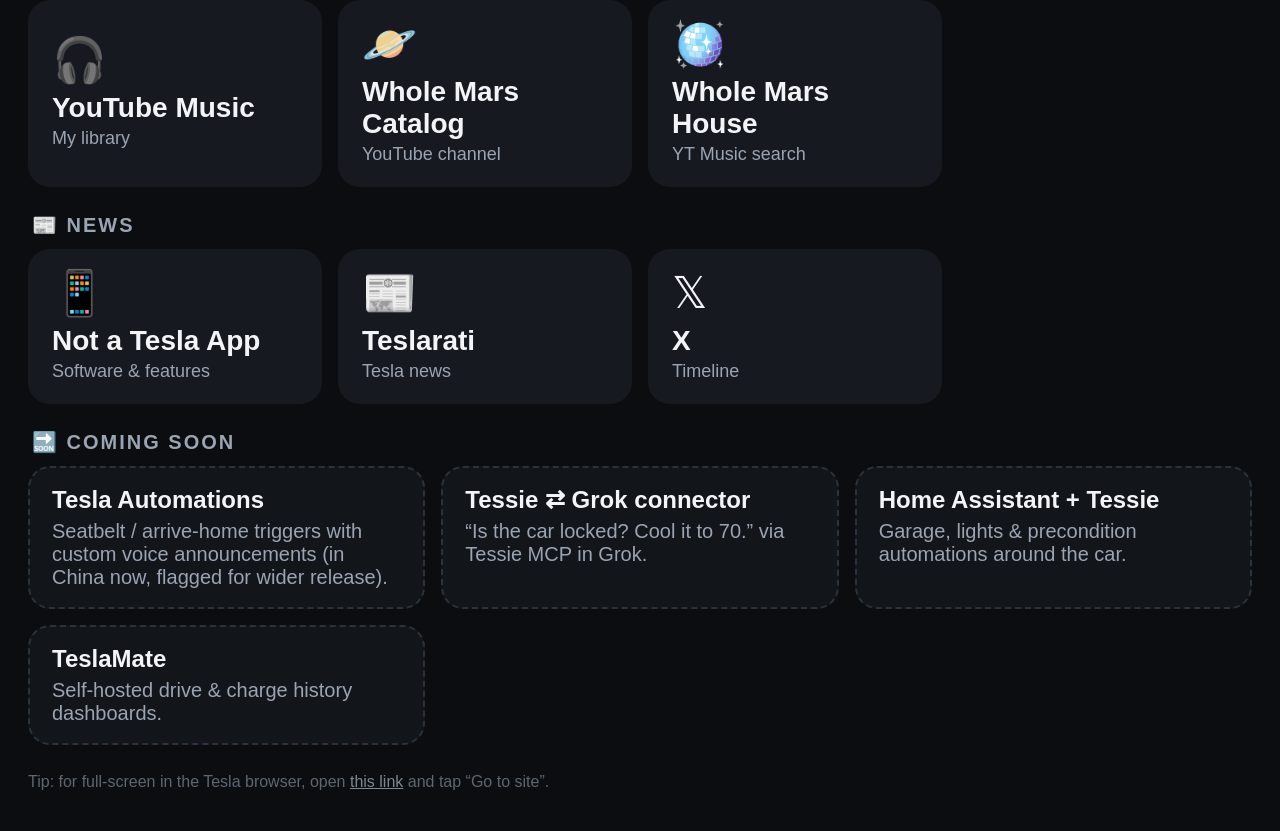
==== commit 30a687c7: "One Cop & Traffic map: drop Live Waze view (old ?v=live links land on the merged map); cops, jam lin" ====
--- a/index.html
+++ b/index.html
@@ -59,7 +59,7 @@
 <body>
 <a href="hub.html" style="display:block;margin:10px;padding:26px;background:linear-gradient(135deg,#0e7490,#7c3aed);color:#fff;font-size:34px;font-weight:800;text-align:center;border-radius:14px;text-decoration:none;letter-spacing:1px">🛰️ Mission Control Hub</a>
 <a href="drive.html" style="display:block;margin:10px;padding:22px;background:#c62828;color:#fff;font-size:30px;font-weight:700;text-align:center;border-radius:14px;text-decoration:none">🚓 Drive View: TeslaNav + Radar</a>
-<a href="waze.html" style="display:block;margin:10px;padding:22px;background:#0b5f7a;color:#fff;font-size:30px;font-weight:700;text-align:center;border-radius:14px;text-decoration:none">🚙 Waze Live Map: US-19 / East Lake</a>
+<a href="waze.html" style="display:block;margin:10px;padding:22px;background:#0b5f7a;color:#fff;font-size:30px;font-weight:700;text-align:center;border-radius:14px;text-decoration:none">🚓 Cop &amp; Traffic Map: US-19 / East Lake</a>
 <header>
   <div><div id="clock">--:--</div><div id="date"></div></div>
   <div id="wx"><div class="t">--°</div><div class="c">Tarpon Springs weather loading…</div></div>
@@ -136,18 +136,23 @@
 }catch(e){el.innerHTML='<div class="t">—</div><div class="c">Weather unavailable</div>';}}
 wx();setInterval(wx,10*60*1000);
 
-/* fastest-route rows from the weekday Waze snapshot (waze_data.js); tap a row for the Cop Map */
-async function routes(){const el=document.getElementById('rp'),note=document.getElementById('rpnote'),asof=document.getElementById('rpasof');
-const d=await WAZE.load();rpChecked=WAZE.nowET(false);const e=s=>String(s??'').replace(/[&<>"]/g,c=>({'&':'&amp;','<':'&lt;','>':'&gt;','"':'&quot;'}[c]));
-const rows=d.ok?d.routes:WAZE.ROUTES.map(r=>({key:r.key,label:r.label,minutes:null,cops:0,missing:true}));
-el.className=d.ok&&d.stale?'stale':'';
+/* fastest-route rows from the weekday Waze snapshot (waze_data.js); tap a row for the Cop & Traffic Map.
+   Minutes and cops show only weekdays 8:30–9:30 AM ET (waze_data.js blanks them outside the window). */
+async function routes(){const d=await WAZE.load();rpChecked=WAZE.nowET(false);return routesFrom(d);}
+function routesFrom(d){const el=document.getElementById('rp'),note=document.getElementById('rpnote'),asof=document.getElementById('rpasof');
+const e=s=>String(s??'').replace(/[&<>"]/g,c=>({'&':'&amp;','<':'&lt;','>':'&gt;','"':'&quot;'}[c]));
+rpLast=d;const rows=d.ok?d.routes:WAZE.ROUTES.map(r=>({key:r.key,label:r.label,minutes:null,cops:0,missing:true}));
+el.className=d.ok&&d.show?'':'stale';
 el.innerHTML=rows.map(r=>{const best=d.ok&&d.best===r.key;
 return `<a class="rt${best?' best':''}" href="waze.html"><span class="nm">${best?'⭐ ':''}${e(r.label)}<small>${best?'Fastest':''}${r.hazards?(best?' · ':'')+'⚠️ '+r.hazards+' hazard'+(r.hazards>1?'s':''):''}</small></span><span class="cop${r.cops>0?'':' none'}">🚓 ${r.cops||0}</span><span class="mn">${r.minutes!=null?WAZE.fmtMin(r.minutes)+'<small> min</small>':'—'}</span></a>`;}).join('');
 asof.textContent=[d.ok&&d.source?'via '+d.source:'',d.ok&&d.sample?'sample data':''].filter(Boolean).map(s=>'· '+s).join(' ');
-const up=document.getElementById('rpupd');up.textContent=d.ok?'Data updated '+(d.asOf||'?')+(d.stale?' · '+d.dateNice:''):'Data updated —';up.classList.toggle('stale',!!(d.ok&&d.stale));
+const up=document.getElementById('rpupd');up.textContent=d.ok?'Data updated '+(d.asOf||'?')+(d.stale?' · '+d.dateNice:''):'Data updated —';
 document.getElementById('rpchk').textContent='checked '+rpChecked;
-note.innerHTML=!d.ok?'Waze snapshot '+e(d.why)+'.':d.stale?`<b>Stale — from ${e(d.dateNice)}.</b> Refreshed weekday mornings ~9 AM.`:(d.better?e(d.better):'');return d;}
-let rpChecked='—',rpT=0;
+note.innerHTML=!d.ok?(WAZE.inWindow()?'Waze snapshot '+e(d.why)+'.':e(WAZE.offMsg())):!d.show?e(d.offMsg):(d.better?e(d.better):'');return d;}
+let rpChecked='—',rpT=0,rpLast=null;
+/* re-apply the ET window every 30 s from the last snapshot (no network): rows fill at 8:30 and blank at 9:30 / expires_et */
+function rpRender(){const d=rpLast;if(!d||!d.ok||!d.raw)return;const n=WAZE.normalize(d.raw);if(n.show!==d.show||!n.show)routesFrom(n);}
+setInterval(rpRender,30*1000);
 function rpClock(){document.getElementById('rpclk').innerHTML=WAZE.nowET(true)+'<small>ET</small>';}
 rpClock();setInterval(rpClock,1000);
 async function rpRefresh(){const b=document.getElementById('rpref'),st=document.getElementById('rpst');clearTimeout(rpT);
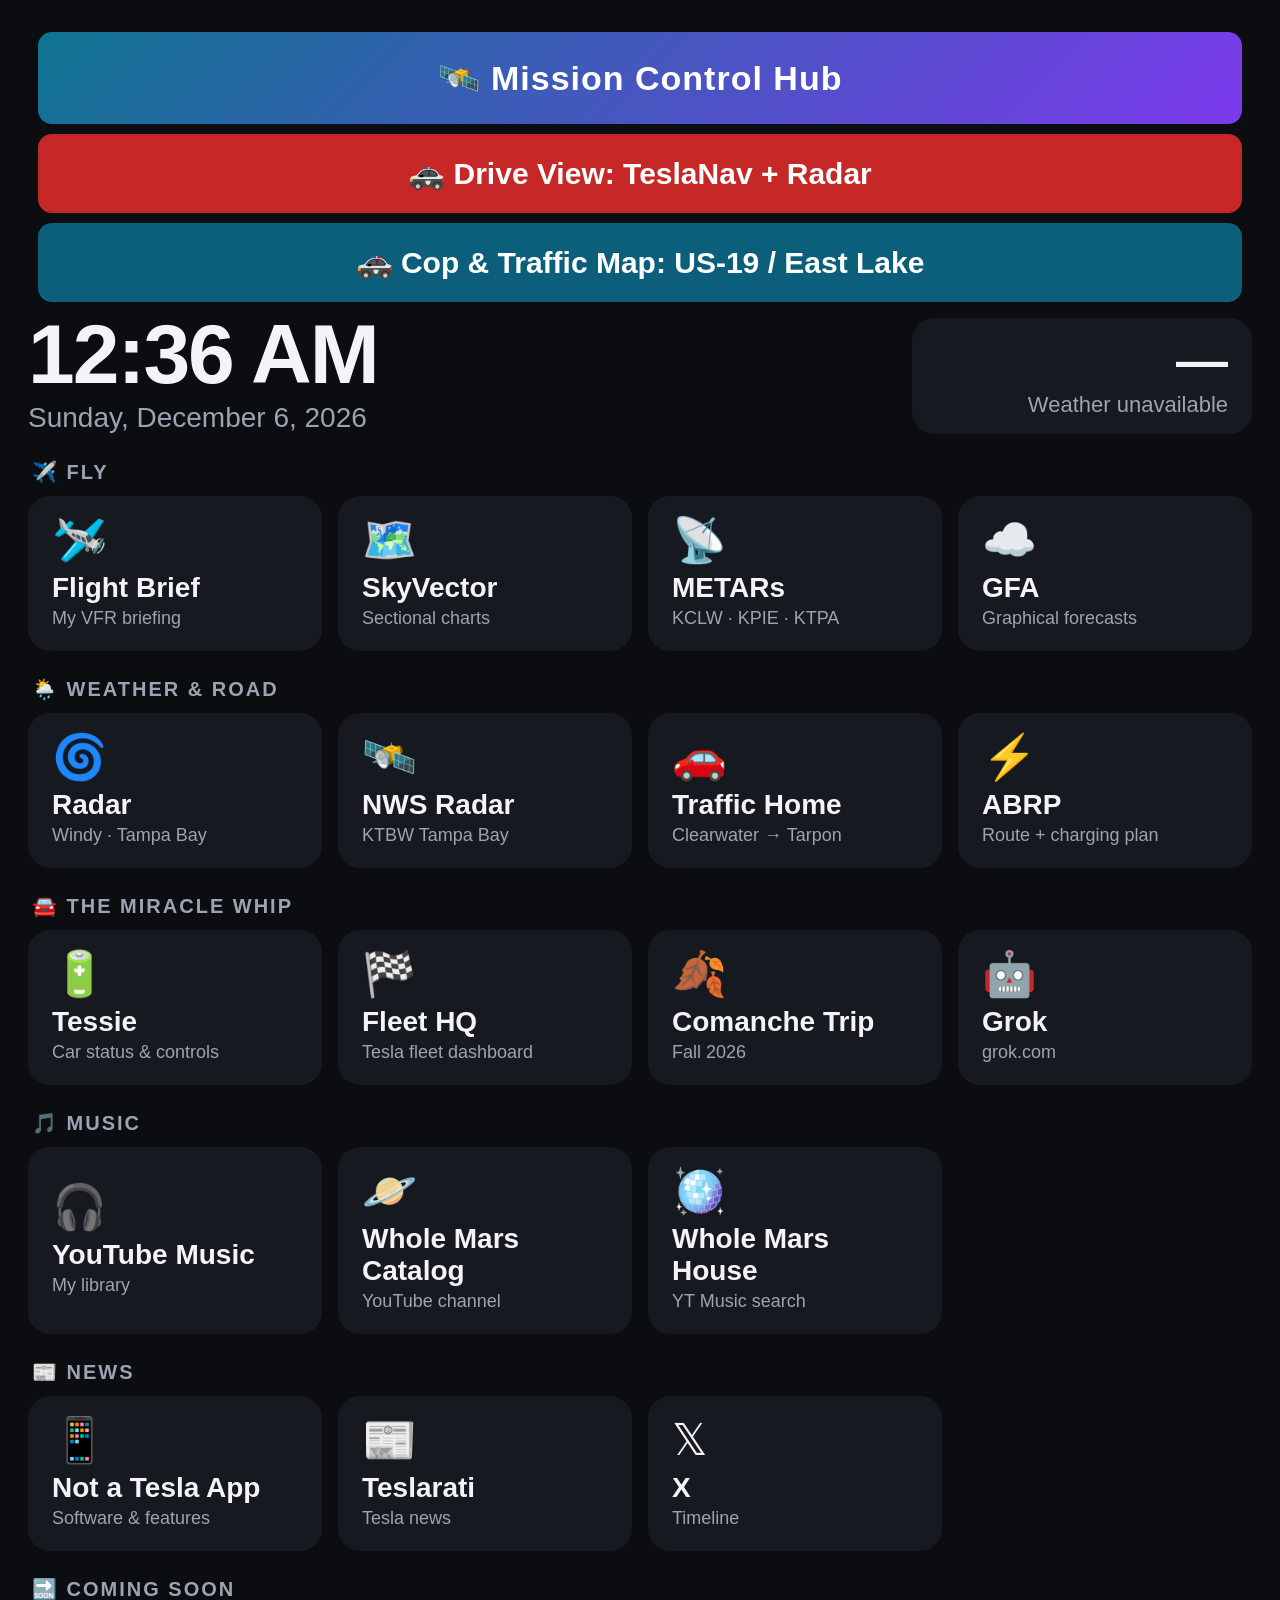
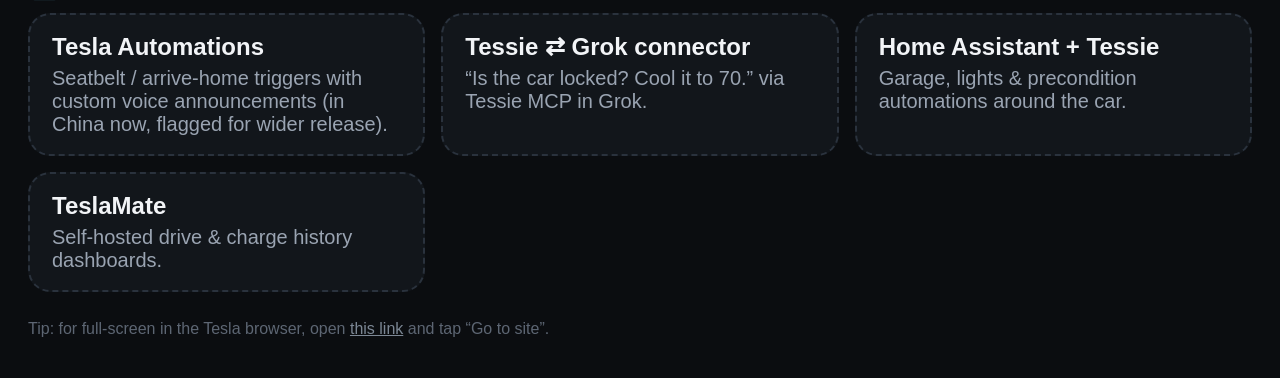
==== commit 79f1fc85: "Cop & Traffic map = free TeslaNav live map (framed full-size, follows the car, Waze cops/traffic, al" ====
--- a/index.html
+++ b/index.html
@@ -4,7 +4,6 @@
 <meta charset="utf-8">
 <meta name="viewport" content="width=device-width,initial-scale=1">
 <title>Miracle Whip Dash</title>
-<script src="waze_data.js"></script>
 <meta name="robots" content="noindex">
 <style>
 :root{--bg:#0b0d10;--card:#161a20;--card2:#1d232b;--fg:#f2f4f7;--mut:#9aa4b2;--acc:#3ea6ff;--r:22px}
@@ -27,31 +26,6 @@
 .soon{display:grid;grid-template-columns:repeat(auto-fill,minmax(320px,1fr));gap:16px}
 .soon div{background:#12161b;border:2px dashed #2a323d;border-radius:var(--r);padding:18px 22px;font-size:20px;color:var(--mut)}
 .soon b{color:var(--fg);display:block;font-size:24px;margin-bottom:6px}
-#rp{display:grid;gap:12px}
-#rp a.rt{display:grid;grid-template-columns:1fr auto auto;align-items:center;gap:18px;min-height:84px;padding:12px 24px;background:var(--card);border:3px solid transparent;border-radius:var(--r);color:var(--fg);text-decoration:none}
-#rp a.rt:active,#rp a.rt:hover{background:var(--card2);border-color:var(--acc)}
-#rp a.rt.best{border-color:#43a047;background:#132418}
-#rp .nm{font-size:32px;font-weight:700}
-#rp .nm small{display:block;font-size:18px;color:var(--mut);font-weight:500;margin-top:2px}
-#rp .cop{font-size:30px;font-weight:800;background:#1e3a8a;border:2px solid #60a5fa;border-radius:999px;padding:4px 16px;white-space:nowrap}
-#rp .cop.none{visibility:hidden}
-#rp .mn{font-size:44px;font-weight:800;font-variant-numeric:tabular-nums;min-width:150px;text-align:right}
-#rp .mn small{font-size:22px;color:var(--mut);font-weight:600}
-#rp.stale a.rt{opacity:.5;filter:grayscale(1)}
-#rp.stale a.rt.best{border-color:transparent;background:var(--card)}
-#rpnote{font-size:20px;color:var(--mut);margin:8px 4px 0}
-#rpbar{display:flex;align-items:center;gap:12px;flex-wrap:wrap;margin:0 0 12px}
-#rpbar .clk{font-size:40px;font-weight:800;font-variant-numeric:tabular-nums;background:var(--card);border:2px solid #2a323d;border-radius:14px;padding:6px 18px;line-height:1.1}
-#rpbar .clk small{font-size:20px;color:var(--mut);font-weight:600;margin-left:6px}
-#rpbar .chip{font-size:22px;font-weight:700;background:var(--card);border:2px solid #2a323d;border-radius:14px;padding:10px 16px}
-#rpbar .chip.mut{color:var(--mut);font-weight:600}
-#rpbar .chip.stale{background:#5d4037;border-color:#ffb74d;color:#ffe0b2}
-#rpst{font-size:22px;font-weight:700;padding:10px 6px}
-#rpst.ok{color:#81c784}#rpst.err{color:#ef9a9a}#rpst.busy{color:#90caf9}
-#rpref{margin-left:auto;min-height:72px;min-width:200px;font-size:28px;font-weight:800;font-family:inherit;color:#fff;background:#1565c0;border:3px solid #64b5f6;border-radius:16px;padding:8px 22px;cursor:pointer;-webkit-tap-highlight-color:transparent}
-#rpref:active,#rpref:hover{background:#1e88e5}
-#rpref:disabled{opacity:.6}
-#rpnote b{color:#ffcc80}
 footer{margin-top:28px;color:#5d6673;font-size:16px}
 footer a{color:#7c8794}
 </style>
@@ -64,11 +38,6 @@
   <div><div id="clock">--:--</div><div id="date"></div></div>
   <div id="wx"><div class="t">--°</div><div class="c">Tarpon Springs weather loading…</div></div>
 </header>
-
-<h2>🚦 Fastest route to work <span id="rpasof" style="text-transform:none;letter-spacing:0"></span></h2>
-<div id="rpbar"><span class="clk" id="rpclk">--:--<small>ET</small></span><span class="chip" id="rpupd">Data updated —</span><span class="chip mut" id="rpchk">checked —</span><span id="rpst"></span><button id="rpref" type="button">🔄 Refresh</button></div>
-<div id="rp"></div>
-<div id="rpnote"></div>
 
 <h2>✈️ Fly</h2>
 <div class="grid">
@@ -136,32 +105,6 @@
 }catch(e){el.innerHTML='<div class="t">—</div><div class="c">Weather unavailable</div>';}}
 wx();setInterval(wx,10*60*1000);
 
-/* fastest-route rows from the weekday Waze snapshot (waze_data.js); tap a row for the Cop & Traffic Map.
-   Minutes and cops show only weekdays 8:30–9:30 AM ET (waze_data.js blanks them outside the window). */
-async function routes(){const d=await WAZE.load();rpChecked=WAZE.nowET(false);return routesFrom(d);}
-function routesFrom(d){const el=document.getElementById('rp'),note=document.getElementById('rpnote'),asof=document.getElementById('rpasof');
-const e=s=>String(s??'').replace(/[&<>"]/g,c=>({'&':'&amp;','<':'&lt;','>':'&gt;','"':'&quot;'}[c]));
-rpLast=d;const rows=d.ok?d.routes:WAZE.ROUTES.map(r=>({key:r.key,label:r.label,minutes:null,cops:0,missing:true}));
-el.className=d.ok&&d.show?'':'stale';
-el.innerHTML=rows.map(r=>{const best=d.ok&&d.best===r.key;
-return `<a class="rt${best?' best':''}" href="waze.html"><span class="nm">${best?'⭐ ':''}${e(r.label)}<small>${best?'Fastest':''}${r.hazards?(best?' · ':'')+'⚠️ '+r.hazards+' hazard'+(r.hazards>1?'s':''):''}</small></span><span class="cop${r.cops>0?'':' none'}">🚓 ${r.cops||0}</span><span class="mn">${r.minutes!=null?WAZE.fmtMin(r.minutes)+'<small> min</small>':'—'}</span></a>`;}).join('');
-asof.textContent=[d.ok&&d.source?'via '+d.source:'',d.ok&&d.sample?'sample data':''].filter(Boolean).map(s=>'· '+s).join(' ');
-const up=document.getElementById('rpupd');up.textContent=d.ok?'Data updated '+(d.asOf||'?')+(d.stale?' · '+d.dateNice:''):'Data updated —';
-document.getElementById('rpchk').textContent='checked '+rpChecked;
-note.innerHTML=!d.ok?(WAZE.inWindow()?'Waze snapshot '+e(d.why)+'.':e(WAZE.offMsg())):!d.show?e(d.offMsg):(d.better?e(d.better):'');return d;}
-let rpChecked='—',rpT=0,rpLast=null;
-/* re-apply the ET window every 30 s from the last snapshot (no network): rows fill at 8:30 and blank at 9:30 / expires_et */
-function rpRender(){const d=rpLast;if(!d||!d.ok||!d.raw)return;const n=WAZE.normalize(d.raw);if(n.show!==d.show||!n.show)routesFrom(n);}
-setInterval(rpRender,30*1000);
-function rpClock(){document.getElementById('rpclk').innerHTML=WAZE.nowET(true)+'<small>ET</small>';}
-rpClock();setInterval(rpClock,1000);
-async function rpRefresh(){const b=document.getElementById('rpref'),st=document.getElementById('rpst');clearTimeout(rpT);
- b.disabled=true;st.className='busy';st.textContent='Refreshing…';let d;
- try{d=await routes();}catch(x){d={ok:false,why:'failed'};}
- b.disabled=false;st.className=d&&d.ok?'ok':'err';st.textContent=d&&d.ok?'✓ Up to date':'⚠️ '+((d&&d.why)||'failed');
- rpT=setTimeout(()=>{st.textContent='';st.className='';},6000);}
-document.getElementById('rpref').onclick=rpRefresh;
-routes();setInterval(()=>{if(!document.hidden)routes();},5*60*1000);
 </script>
 </body>
 </html>
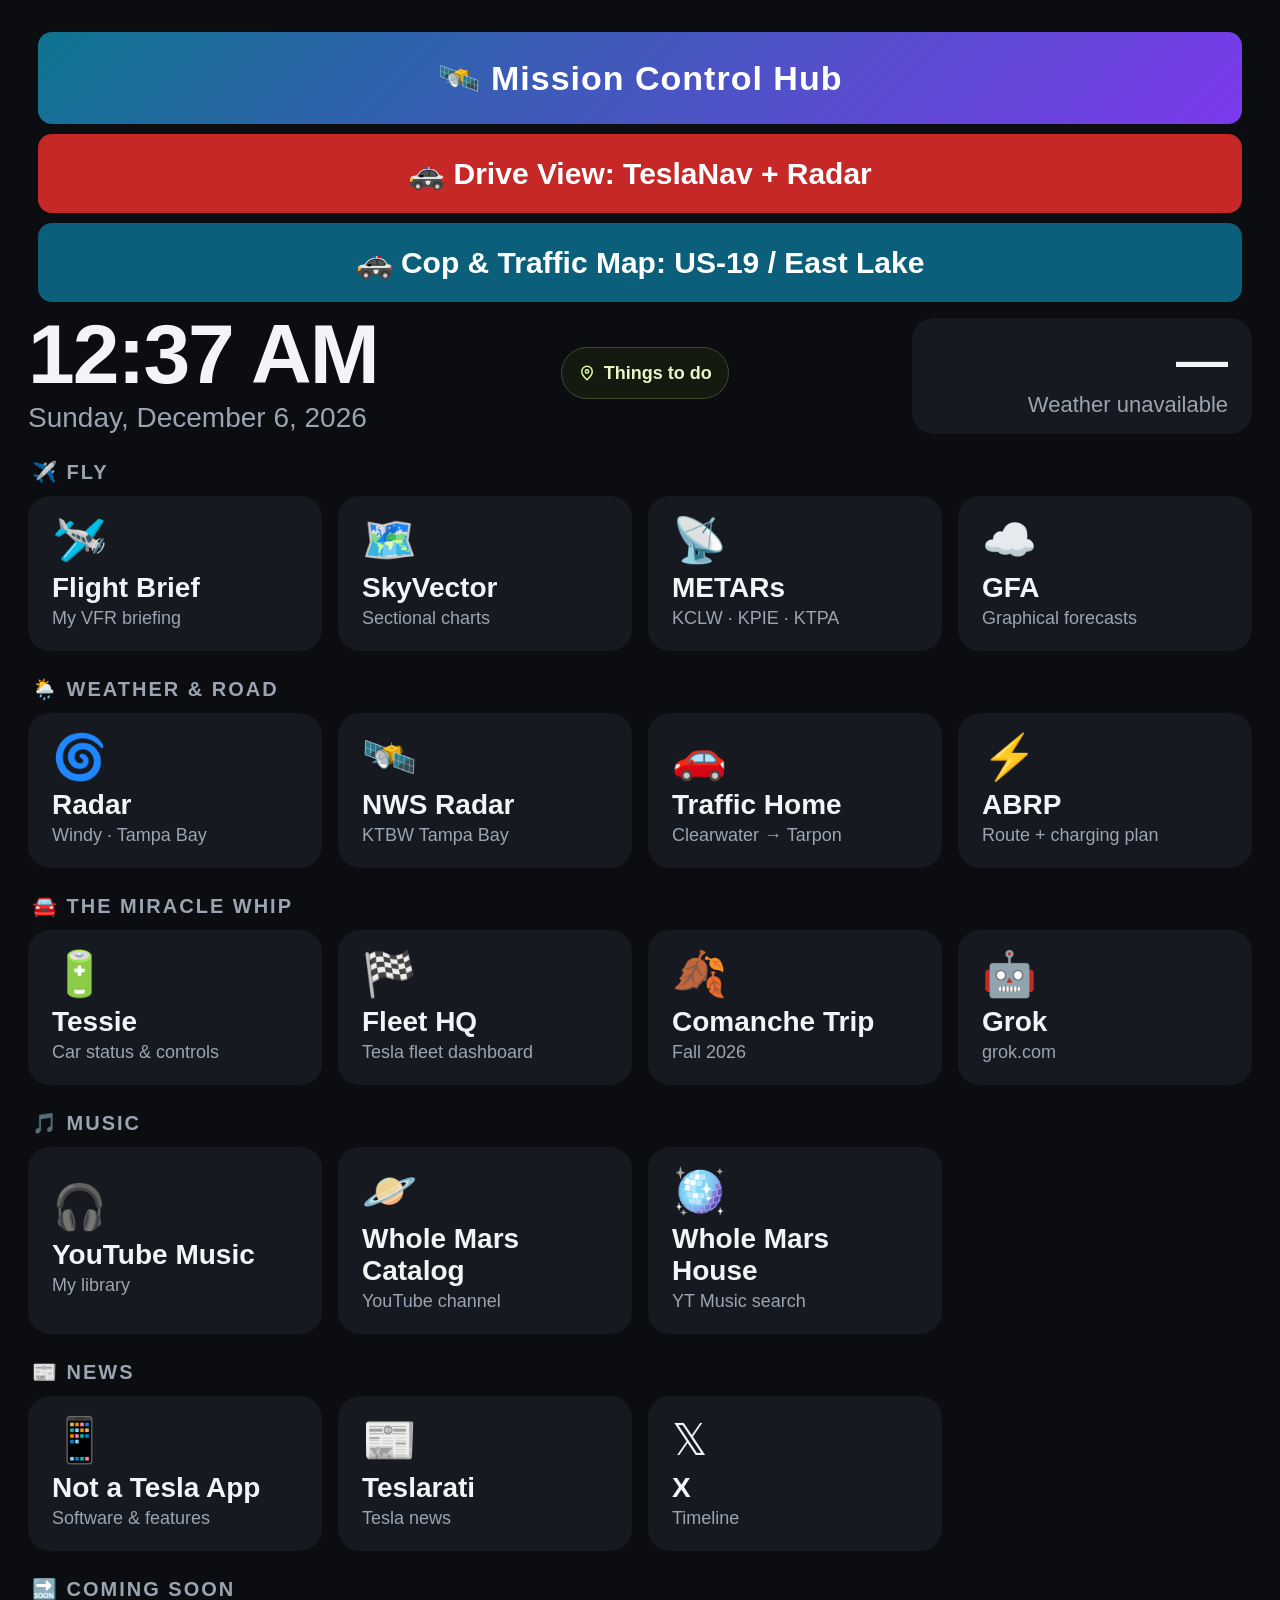
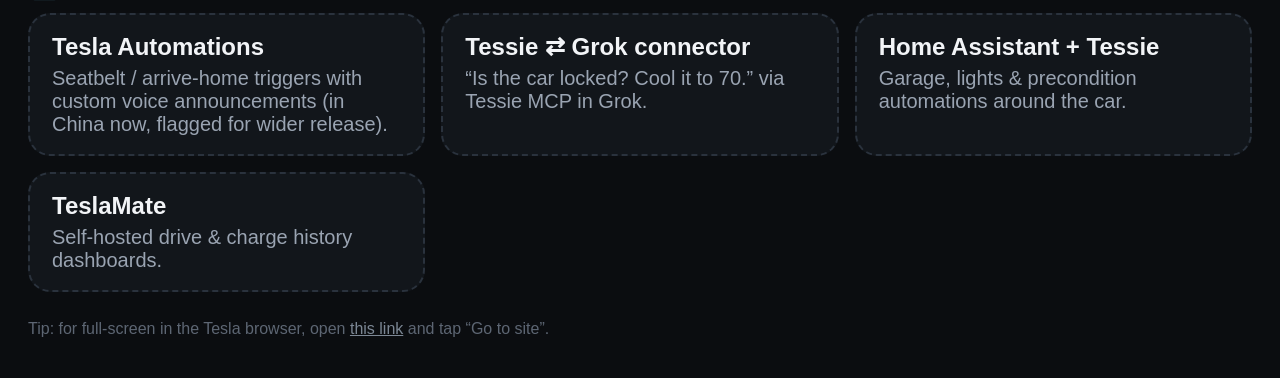
==== commit 11c19a15: "Add a tucked-away Things to do sheet so saved outings, starting with Boyett's Grove, stay off the dr" ====
--- a/index.html
+++ b/index.html
@@ -5,6 +5,7 @@
 <meta name="viewport" content="width=device-width,initial-scale=1">
 <title>Miracle Whip Dash</title>
 <meta name="robots" content="noindex">
+<link rel="stylesheet" href="ideas.css">
 <style>
 :root{--bg:#0b0d10;--card:#161a20;--card2:#1d232b;--fg:#f2f4f7;--mut:#9aa4b2;--acc:#3ea6ff;--r:22px}
 *{box-sizing:border-box}
@@ -28,6 +29,9 @@
 .soon b{color:var(--fg);display:block;font-size:24px;margin-bottom:6px}
 footer{margin-top:28px;color:#5d6673;font-size:16px}
 footer a{color:#7c8794}
+.todo-pill{align-self:center;flex:0 0 auto;display:inline-flex;align-items:center;gap:8px;height:52px;padding:0 16px;border-radius:999px;border:1px solid #3d4a28;background:#141a10;color:#e7f6c8;font:700 18px/1 -apple-system,"Segoe UI",Roboto,Helvetica,Arial,sans-serif;cursor:pointer;touch-action:manipulation}
+.todo-pill svg{width:18px;height:18px;flex:none;fill:none;stroke:#d9f99d;stroke-width:2;stroke-linecap:round;stroke-linejoin:round}
+.todo-pill:hover,.todo-pill:active{border-color:#a3e635;background:#1c2614}
 </style>
 </head>
 <body>
@@ -36,6 +40,7 @@
 <a href="waze.html" style="display:block;margin:10px;padding:22px;background:#0b5f7a;color:#fff;font-size:30px;font-weight:700;text-align:center;border-radius:14px;text-decoration:none">🚓 Cop &amp; Traffic Map: US-19 / East Lake</a>
 <header>
   <div><div id="clock">--:--</div><div id="date"></div></div>
+  <button type="button" class="todo-pill" id="ideasOpen" aria-label="Things to do"><svg viewBox="0 0 24 24" aria-hidden="true"><path d="M12 21s7-6.1 7-11a7 7 0 1 0-14 0c0 4.9 7 11 7 11z"/><circle cx="12" cy="10" r="2.2"/></svg>Things to do</button>
   <div id="wx"><div class="t">--°</div><div class="c">Tarpon Springs weather loading…</div></div>
 </header>
 
@@ -106,5 +111,7 @@
 wx();setInterval(wx,10*60*1000);
 
 </script>
+<script src="ideas.js"></script>
+<script src="ideas-ui.js"></script>
 </body>
 </html>
--- a/ideas.css
+++ b/ideas.css
@@ -0,0 +1,42 @@
+/* Things-to-do sheet. Dark, touch-sized, no iframes. */
+#ideasDlg{position:fixed;inset:0;z-index:10050;background:rgba(2,6,12,.84);display:flex;align-items:flex-end;justify-content:center;padding:8px}
+#ideasDlg[hidden]{display:none}
+html.ideas-open,html.ideas-open body{overflow:hidden}
+.ideas-panel{width:min(880px,100%);max-height:calc(100vh - 16px);display:flex;flex-direction:column;background:#0a1119;color:#e8f1fa;border:1px solid #15324a;border-radius:16px 16px 12px 12px;box-shadow:0 18px 50px rgba(0,0,0,.7);overflow:hidden;font-family:-apple-system,"Segoe UI",Roboto,Helvetica,Arial,sans-serif}
+.ideas-top{display:flex;align-items:center;gap:12px;padding:10px 12px 8px;flex:none}
+.ideas-panel h2{margin:0;font-size:clamp(20px,2.4vw,26px);letter-spacing:.2px;line-height:1.1;text-transform:none;color:#e8f1fa;font-weight:800}
+.ideas-top p{margin:3px 0 0;color:#7f93a8;font-size:14px;line-height:1.2;letter-spacing:0;text-transform:none}
+.ideas-x{margin-left:auto;flex:none;display:inline-flex;align-items:center;justify-content:center;gap:8px;height:52px;min-width:112px;padding:0 18px;border-radius:12px;border:1px solid #15324a;background:#0f1924;color:#e8f1fa;font:700 17px/1 inherit;cursor:pointer;touch-action:manipulation}
+.ideas-x:hover,.ideas-x:active{border-color:#22d3ee}
+.ideas-tabs{display:grid;grid-template-columns:1fr 1fr;gap:8px;padding:0 12px 10px;flex:none}
+.ideas-tabs button{height:48px;border-radius:12px;border:1px solid #15324a;background:#0f1924;color:#9fb0c2;font:700 16px/1 inherit;cursor:pointer;touch-action:manipulation}
+.ideas-tabs button.on{background:#22d3ee;color:#04141a;border-color:#22d3ee}
+.ideas-body{flex:1 1 auto;overflow:auto;overscroll-behavior:contain;-webkit-overflow-scrolling:touch;padding:0 12px 14px;min-height:0}
+.idea-note{color:#9fb0c2;font-size:15px;line-height:1.4;background:#101820;border:1px solid #15324a;border-radius:12px;padding:12px 14px;margin-bottom:10px}
+.idea-card{background:#0f1924;border:1px solid #1d3a57;border-radius:14px;padding:12px 14px 14px;margin-bottom:10px}
+.idea-card h3{margin:0;font-size:clamp(18px,2.2vw,22px);line-height:1.25}
+.idea-kicker{display:flex;align-items:center;gap:8px;margin-bottom:4px}
+.idea-tag{display:inline-flex;align-items:center;height:22px;padding:0 8px;border-radius:999px;background:rgba(251,191,36,.14);border:1px solid rgba(251,191,36,.45);color:#fde68a;font-size:11px;font-weight:800;letter-spacing:.6px;text-transform:uppercase}
+.idea-tag.Aviation{background:rgba(34,211,238,.12);border-color:rgba(34,211,238,.45);color:#a5f3fc}
+.idea-tag.Boating{background:rgba(56,189,248,.12);border-color:rgba(56,189,248,.45);color:#bae6fd}
+.idea-tag.Dog{background:rgba(232,121,249,.12);border-color:rgba(232,121,249,.45);color:#f5d0fe}
+.idea-where,.idea-when{color:#9fb0c2;font-size:15px;line-height:1.35;margin-top:3px}
+.idea-where{color:#d5e2ef}
+.idea-desc{margin:8px 0 12px;font-size:16px;line-height:1.4;color:#d5e2ef}
+.idea-acts{display:flex;gap:8px;flex-wrap:wrap}
+.idea-acts a{flex:1 1 160px;height:52px;display:flex;align-items:center;justify-content:center;border-radius:12px;font-weight:800;font-size:17px;text-decoration:none;touch-action:manipulation}
+.idea-acts a.site{background:#22d3ee;color:#04141a}
+.idea-acts a.dir{background:#122033;color:#e8f1fa;border:1px solid #24506e}
+.idea-acts a:active{filter:brightness(1.08)}
+@media (min-width:900px) and (min-height:700px){
+  #ideasDlg{align-items:center;padding:16px}
+  .ideas-panel{border-radius:16px;max-height:calc(100vh - 32px)}
+}
+@media (max-height:640px){
+  .ideas-top{padding:8px 10px 6px}
+  .ideas-top p{display:none}
+  .ideas-x{height:48px}
+  .ideas-tabs{padding-bottom:8px}
+  .ideas-tabs button{height:44px}
+  .idea-desc{margin:6px 0 8px}
+}
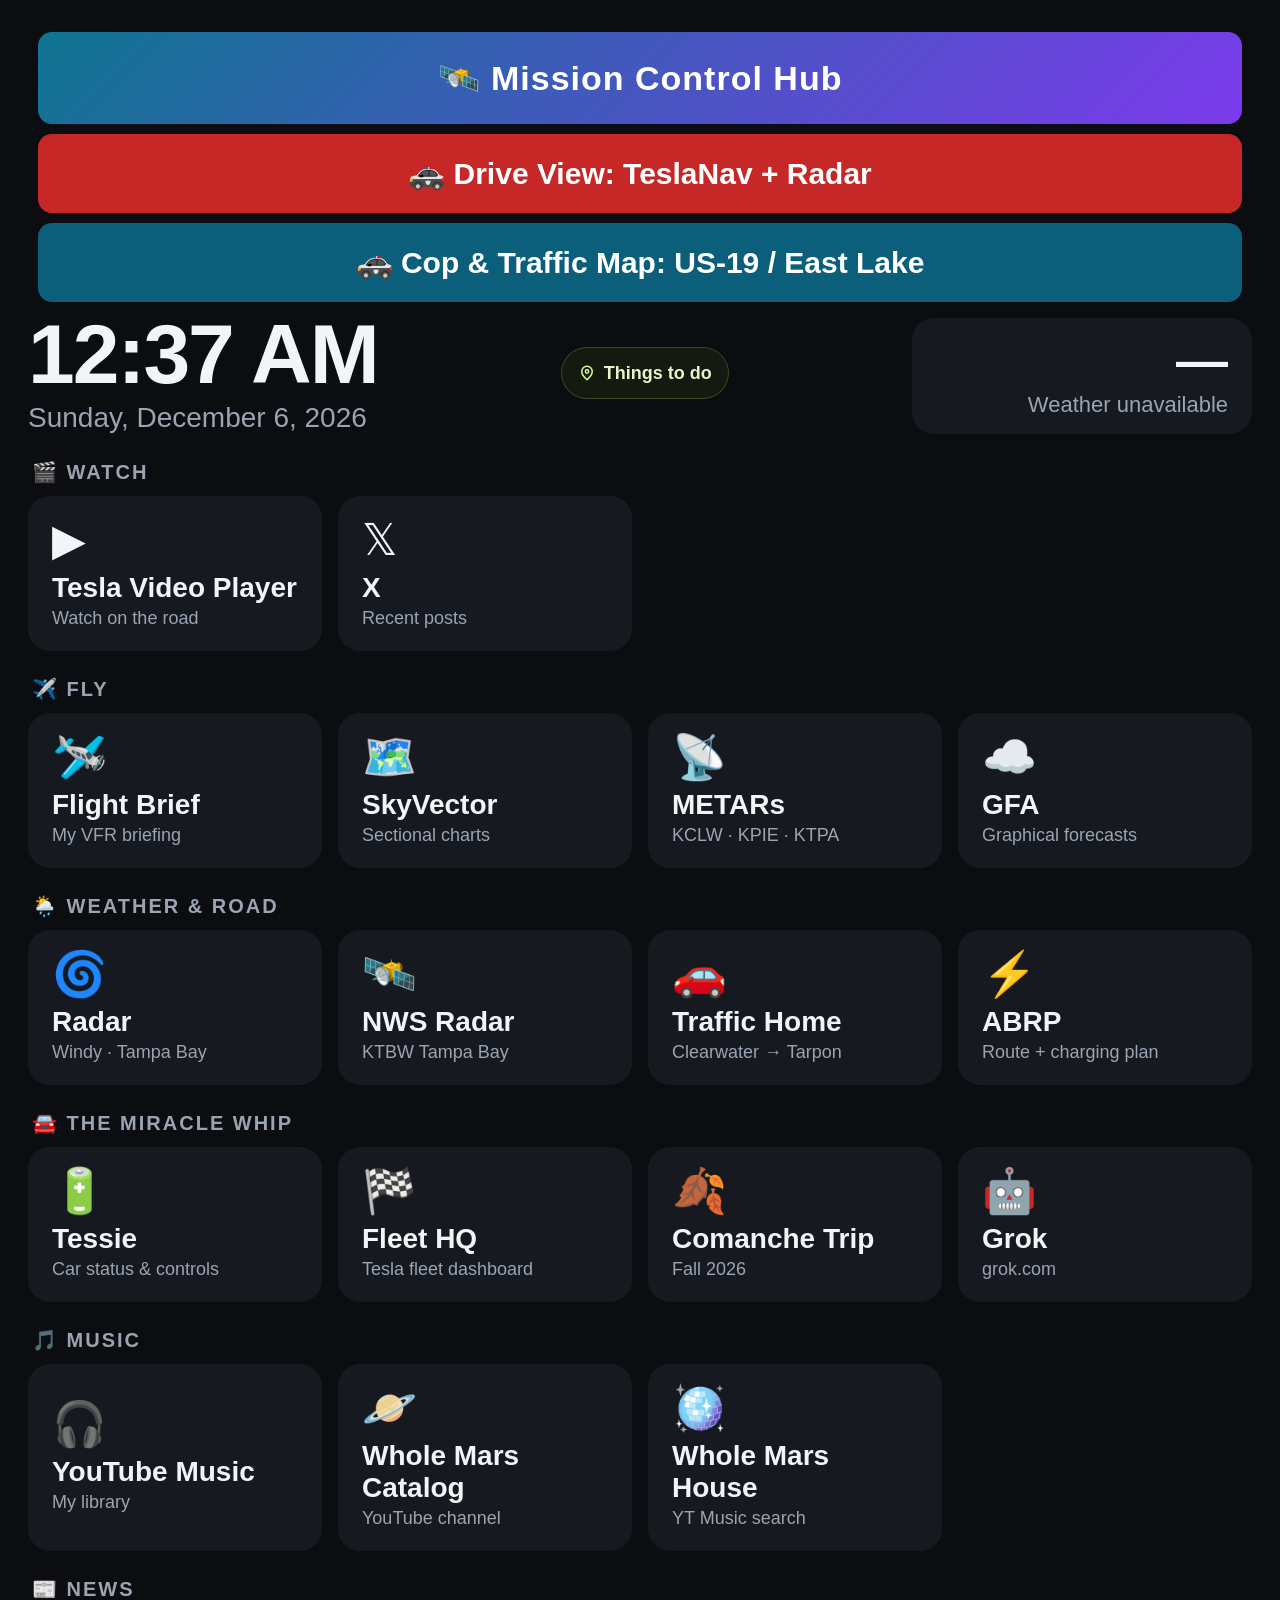
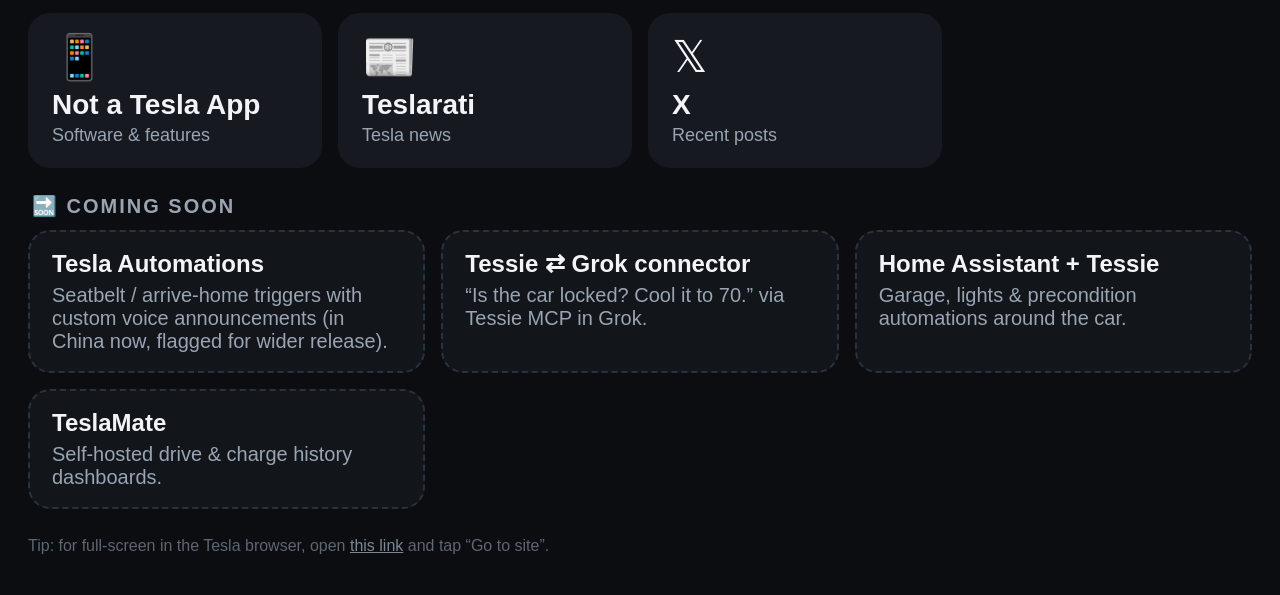
==== commit 23d91531: "Add Tesla Video Player link and a scrollable in-car X feed. Mission Control and the Dash tile page n" ====
--- a/index.html
+++ b/index.html
@@ -44,6 +44,13 @@
   <div id="wx"><div class="t">--°</div><div class="c">Tarpon Springs weather loading…</div></div>
 </header>
 
+
+<h2>🎬 Watch</h2>
+<div class="grid">
+  <a class="tile" href="https://is.gd/westv"><span class="i">▶</span><span class="n">Tesla Video Player</span><span class="s">Watch on the road</span></a>
+  <a class="tile" href="x.html"><span class="i">𝕏</span><span class="n">X</span><span class="s">Recent posts</span></a>
+</div>
+
 <h2>✈️ Fly</h2>
 <div class="grid">
   <a class="tile" href="https://westonwhite.github.io/flight-brief/"><span class="i">🛩️</span><span class="n">Flight Brief</span><span class="s">My VFR briefing</span></a>
@@ -79,7 +86,7 @@
 <div class="grid">
   <a class="tile" href="https://www.notateslaapp.com/"><span class="i">📱</span><span class="n">Not a Tesla App</span><span class="s">Software &amp; features</span></a>
   <a class="tile" href="https://www.teslarati.com/"><span class="i">📰</span><span class="n">Teslarati</span><span class="s">Tesla news</span></a>
-  <a class="tile" href="https://x.com/"><span class="i">𝕏</span><span class="n">X</span><span class="s">Timeline</span></a>
+  <a class="tile" href="x.html"><span class="i">𝕏</span><span class="n">X</span><span class="s">Recent posts</span></a>
 </div>
 
 <h2>🔜 Coming soon</h2>
